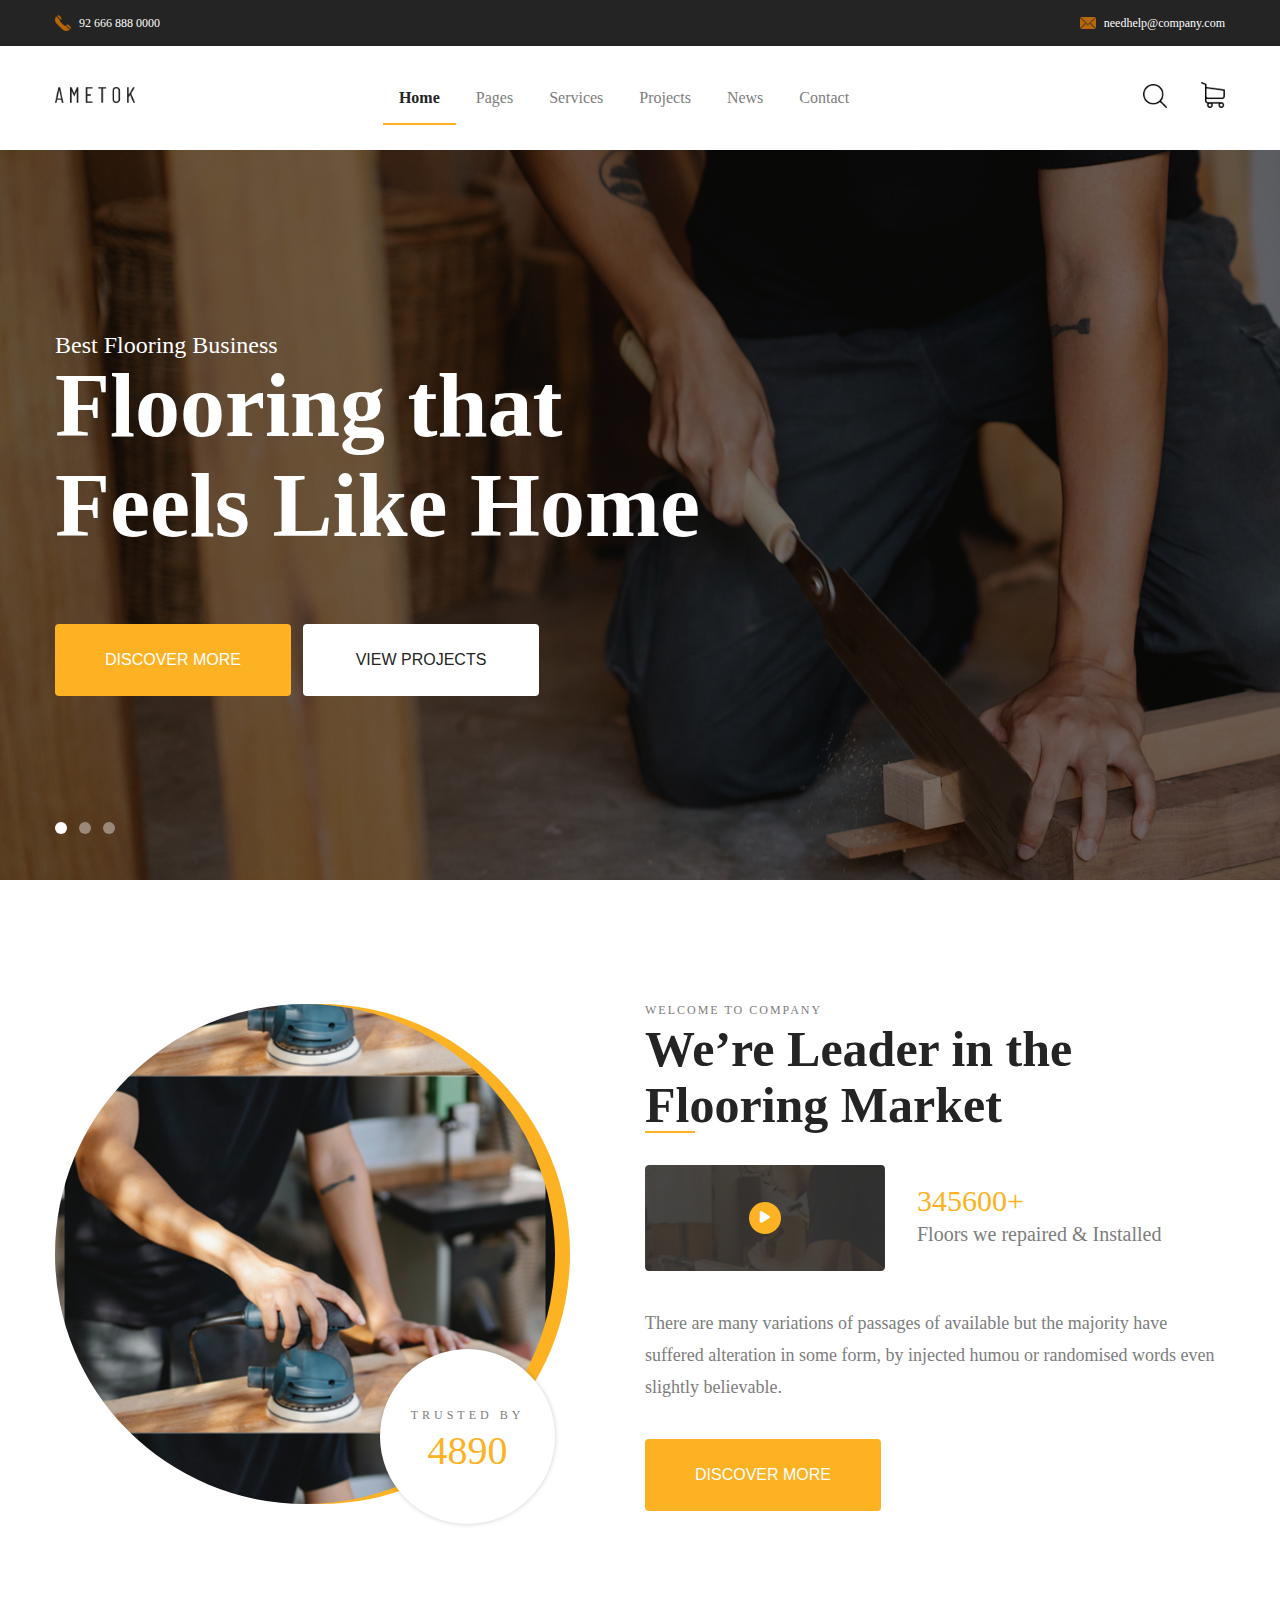
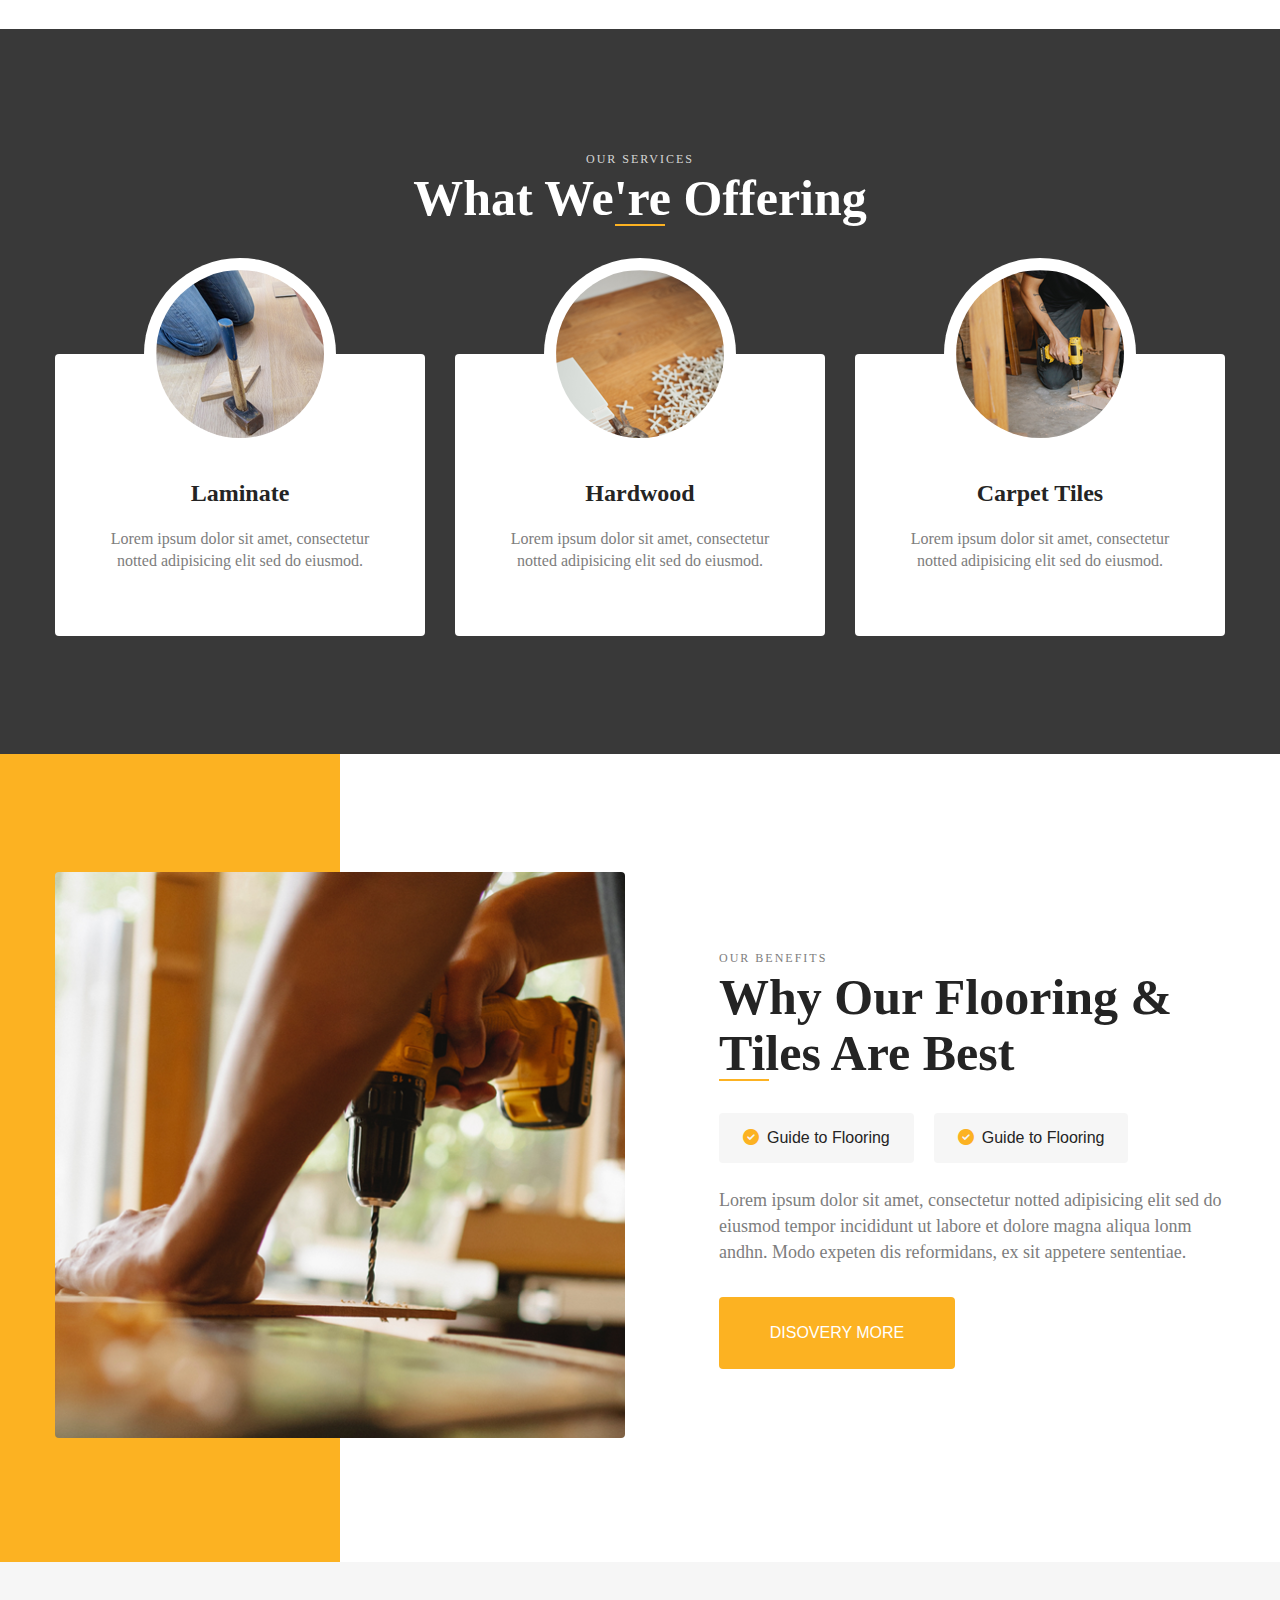
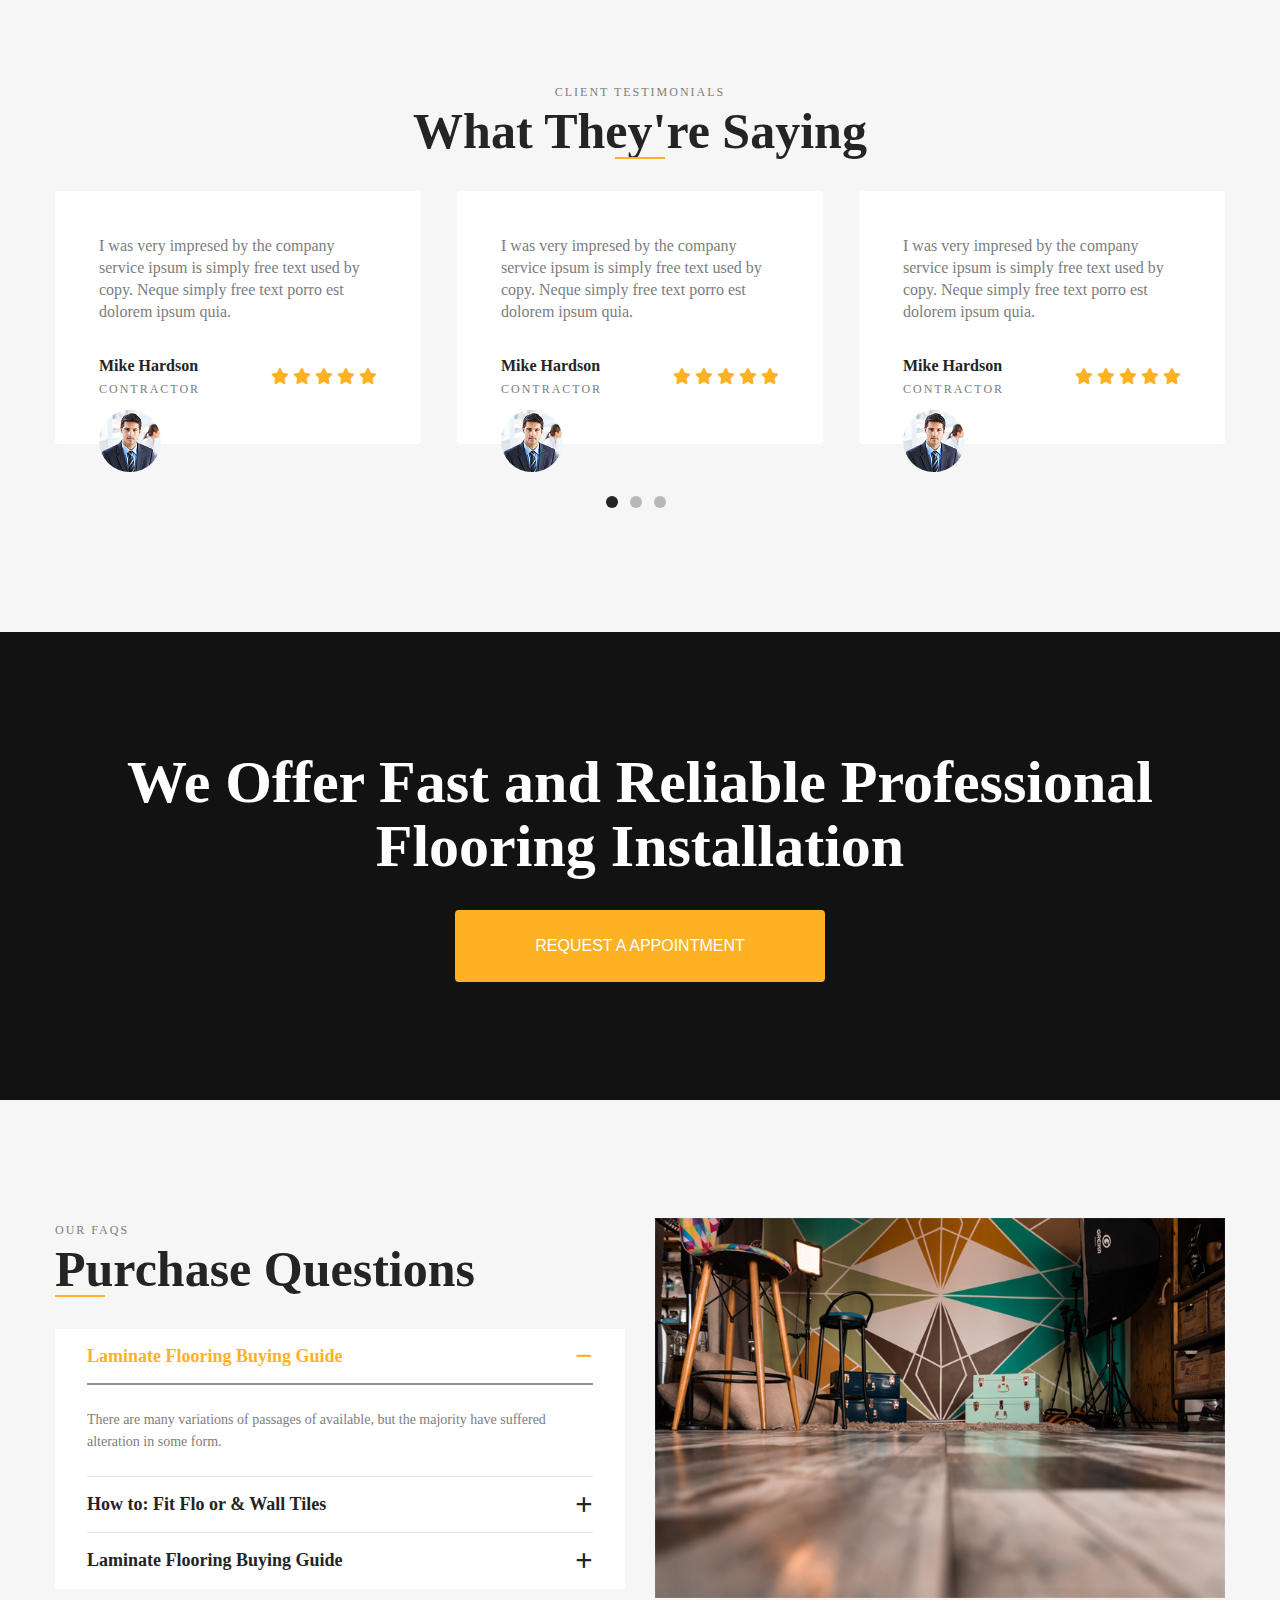
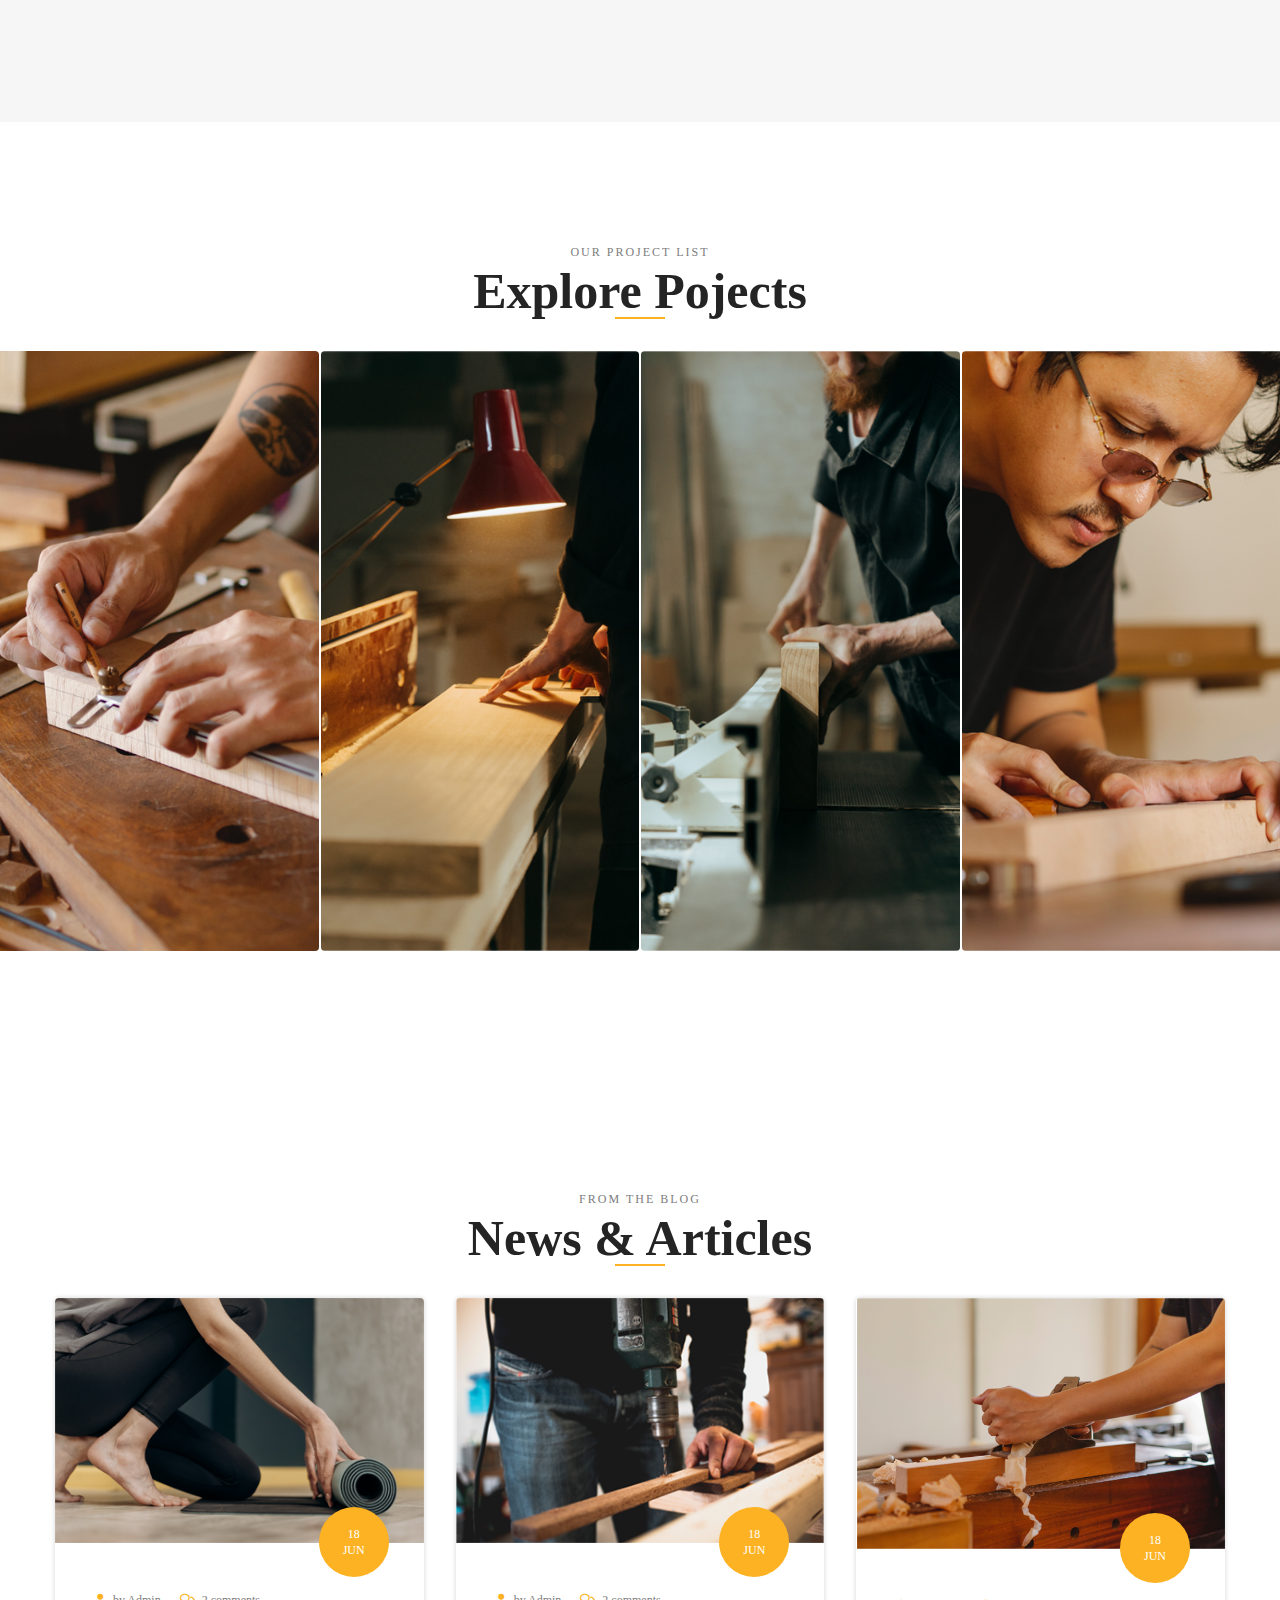
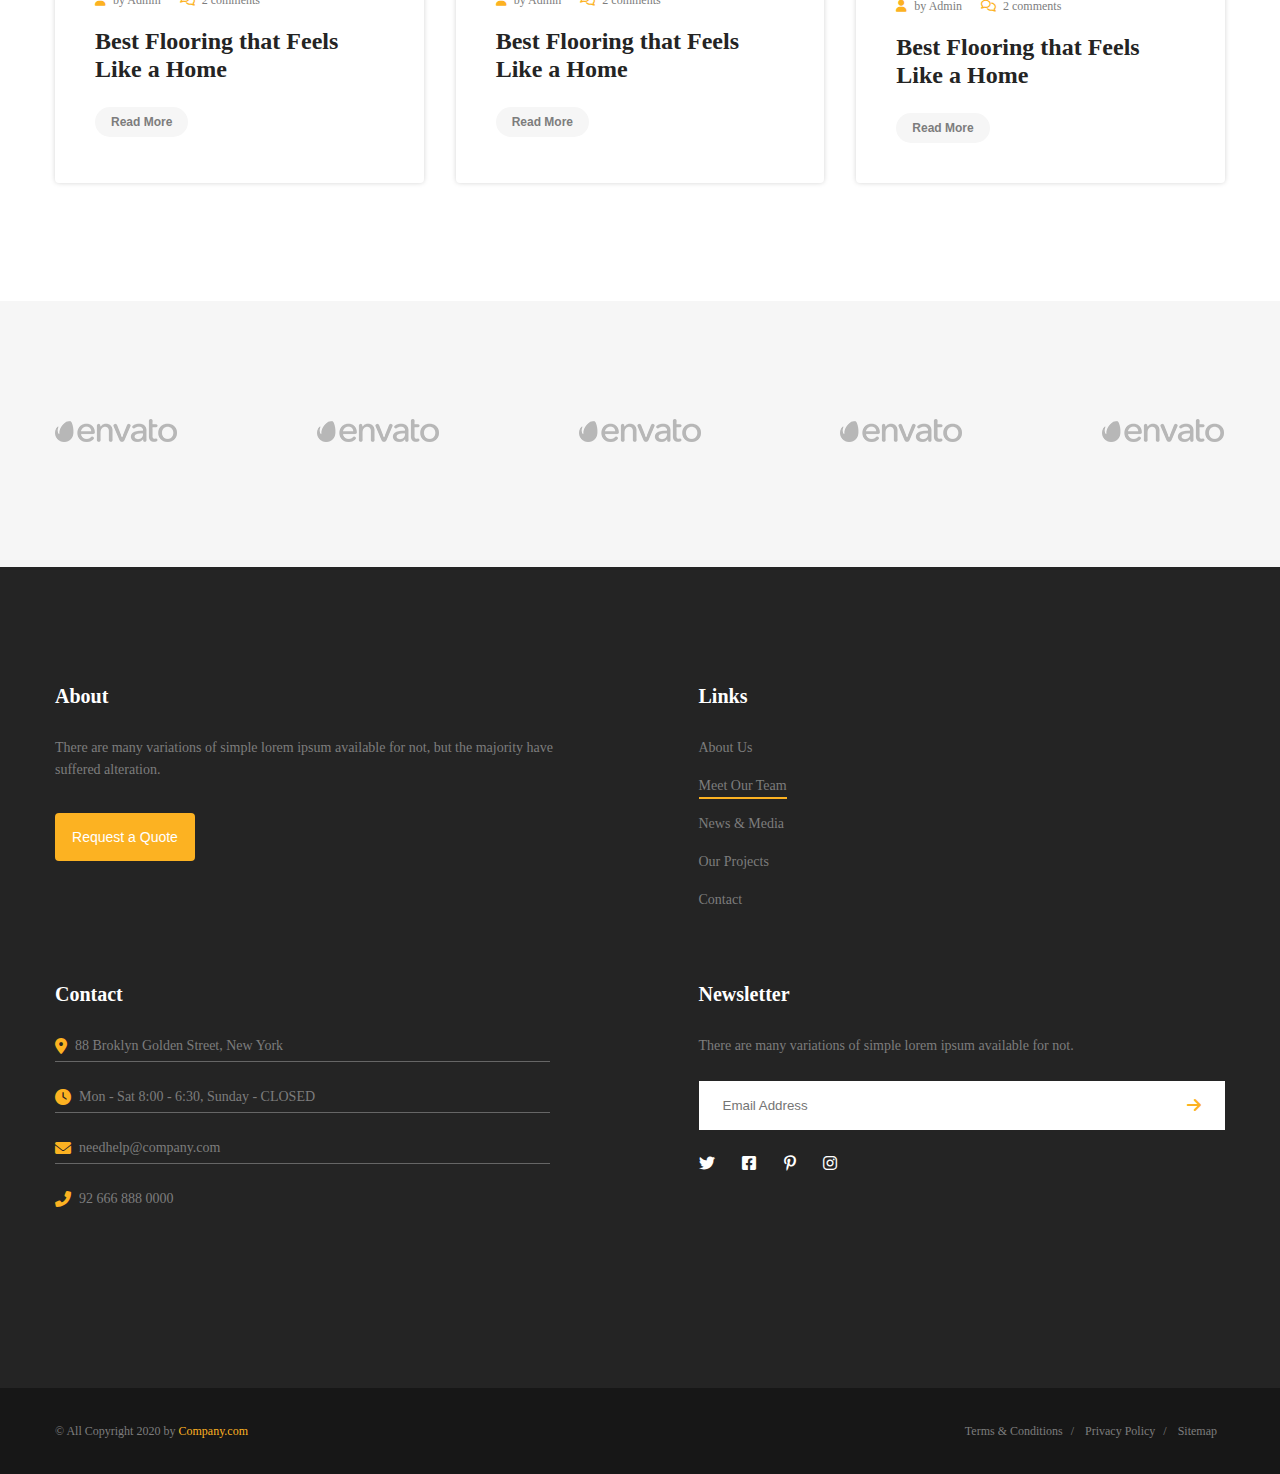
==== index.html @ 7c67d81c "10/10/2021" ====
<!DOCTYPE html>
<html lang="en">
<head>
    <meta charset="UTF-8">
    <meta http-equiv="X-UA-Compatible" content="IE=edge">
    <meta name="viewport" content="width=device-width, initial-scale=1.0">
    <title>Home Page</title>

    <!-- Fonts -->
    <link rel="stylesheet" href="https://cdnjs.cloudflare.com/ajax/libs/font-awesome/6.0.0-beta2/css/all.min.css"/>

    <!-- Link -->
    <link rel="stylesheet" href="./css/reset.css">
    <link rel="stylesheet" href="./css/global.css">
    <link rel="stylesheet" href="./css/layout/header.css">
    <link rel="stylesheet" href="./css/home/hero.css">
    <link rel="stylesheet" href="./css/home/welcome.css">
    <link rel="stylesheet" href="./css/home/our-services.css">
    <link rel="stylesheet" href="./css/home/benefit.css">
    <link rel="stylesheet" href="./css/home/testimonialas.css">
    <link rel="stylesheet" href="./css/home/we-offer.css">
    <link rel="stylesheet" href="./css/home/faq.css">
    <link rel="stylesheet" href="./css/home/our-project.css">
    <link rel="stylesheet" href="./css/home/news.css">
    <link rel="stylesheet" href="./css/home/company-logos.css">
    <link rel="stylesheet" href="./css/layout/footer.css">

   
</head>
<body>
    <!-- 8h -->
    <div class="main-wrapper">
        <!-- Start Header -->
        <header class="header">
            <div class="header--top">
                <div class="d-flex align-items-center justify-content-between container">
                    <div class="d-flex header--top__left">
                        <div>
                            <img src="./assets/images/icons/phone.png" alt="icon">
                            92 666 888 0000
                        </div>
                        <div>
                            <img src="./assets/images/icons/envelop.png" alt="icon">
                            needhelp@company.com
                        </div>
                        <div>
                            <img src="./assets/images/icons/timing.png" alt="icon">
                            Mon - Sat 8:00 - 6:30, Sunday - CLOSED
                        </div>
                    </div>
                    <div class="header--top__right">
                        <a href="#"><i class="fab fa-twitter"></i></a>
                        <a href="#"><i class="fab fa-facebook-square"></i></a>
                        <a href="#"><i class="fab fa-pinterest-p"></i></a>
                        <a href="#"><i class="fab fa-instagram"></i></a>
                    </div>
                </div>
            </div>

            <div class="header--bottom">
                <div class="d-flex align-items-center justify-content-between container">
                    <div class="header__logo">
                        <a href="#">
                            <img src="./assets/images/logos/logo.png" alt="logo">
                        </a>
                    </div>
    
                    <nav class="header__nav">
                        <ul>
                            <li><a href="#" class="active">Home</a></li>
                            <li><a href="#">Pages</a></li>
                            <li><a href="#">Services</a></li>
                            <li><a href="#">Projects</a></li>
                            <li><a href="#">News</a></li>
                            <li><a href="#">Contact</a></li>
                        </ul>
                    </nav>

                    <button id="hamburger-button" class="button-toggle-menu">
                        <i class="fas fa-bars"></i>
                    </button>
    
                    <div class="header__control">
                        <button><img src="./assets/images/icons/search.png" alt="search"></button>
                        <button><img src="./assets/images/icons/cart.png" alt="cart"></button>
                    </div>
                </div>
                
            </div>

            <nav class="header__nav--mobile">
                <div class="container">
                    <ul>
                        <li><a href="#" class="active">Home</a></li>
                        <li><a href="#">Pages</a></li>
                        <li><a href="#">Services</a></li>
                        <li><a href="#">Projects</a></li>
                        <li><a href="#">News</a></li>
                        <li><a href="#">Contact</a></li>
                    </ul>
                </div>
                
            </nav>
        
        </header>
        <!-- End Header -->

        <!-- Start Hero -->
        <section class="hero">
            <div class="hero">
                <div class="slider__item">
                    <div class="container">
                        <div class="slider__text">
                            <p>Best Flooring Business</p>
                            <h1>Flooring that Feels Like Home</h1>
                        </div>
                        <div class="slider__buttons">
                            <button class="btn btn-primary">Discover More</button>
                            <button class="btn">View Projects</button>
                        </div>
                    </div>
                </div>
            </div>

            <div class="slider__dots">
                <div class="container">
                    <button class="active"></button>
                    <button></button>
                    <button></button>
                </div>
            </div>
        </section>
        <!-- End Hero -->

        <!-- Start Welcome -->
        <section class="section-padding welcome">
            <div class="container">
                <div class="d-flex align-items-center">
                    <div class="welcome_circles">
                        <div class="thumbnail-circle"></div>
                        <div class="background-circle"></div>
                        <div class="d-flex align-items-center justify-content-center number-circle">
                            <div>
                                <span>Trusted By</span>
                                <strong>4890</strong>
                            </div>
                            
                        </div>
                    </div>

                    <div class="welcome__text">
                        <div class="section-title">
                            <span>Welcome to company</span>
                            <h1>We’re Leader in the Flooring Market</h1>
                        </div> 

                        <div class="welcome__description">
                            <div class="d-flex align-items-center">
                                <div class="thumbnail">
                                    <img src="./assets/images/backgrounds/welcome-video.png" alt="video">
                                    <div class="control">
                                        <button><i class="fas fa-play"></i></button>
                                    </div>
                                    
                                </div>

                                <div class="text">
                                    <span>345600+</span>
                                    <p>Floors we repaired & Installed</p>
                                </div>
                            </div>

                            <p>There are many variations of passages of available but the majority have suffered alteration in some form, by injected humou or randomised words even slightly believable.</p>

                            <div>
                                <button class="btn btn-primary">Discover More</button>
                            </div>
                        </div>
                    </div>
                </div>
            </div>
        </section>
        <!-- End Welcome -->

        <!-- Start Our Services -->
        <section class="section-padding our-services">
            <div class="overlay"></div>
            <div class="container">
                <div class="section-title light text-center">
                    <span>Our Services</span>
                    <h1>What We're Offering</h1>
                </div>

                <div class="d-flex services">
                    <div class="service__item">
                        <div class="thumbnail">
                            <div style="background-image: url(./assets/images/our-services/1.png);"></div>                            
                        </div>
                        <div class="text">
                            <h5>Laminate</h5>
                            <p>Lorem ipsum dolor sit amet, consectetur notted adipisicing elit sed do eiusmod.</p>
                        </div>
                    </div>
                    <div class="service__item">
                        <div class="thumbnail">
                            <div style="background-image: url(./assets/images/our-services/2.png);"></div>  
                        </div>
                        <div class="text">
                            <h5>Hardwood</h5>
                            <p>Lorem ipsum dolor sit amet, consectetur notted adipisicing elit sed do eiusmod.</p>
                        </div>
                    </div>
                    <div class="service__item">
                        <div class="thumbnail">
                            <div style="background-image: url(./assets/images/our-services/3.png);"></div>  
                        </div>
                        <div class="text">
                            <h5>Carpet Tiles</h5>
                            <p>Lorem ipsum dolor sit amet, consectetur notted adipisicing elit sed do eiusmod.</p>
                        </div>
                    </div>
                </div>
            </div>
        </section>
        <!-- End Our Services -->

        <!-- Start Benefits -->
        <section class="benefits">
            <div class="container">
                <div class="d-flex align-items-center benefits__container">
                    <div class="benefit__thumbnail">
                        <div class="section-padding">
                            <img src="./assets/images/backgrounds/benefit.png" alt="benefit">
                        </div>
                    </div>
                    <div class="benefit__text">
                        <div class="section-padding">
                            <div class="section-title">
                                <span>Our Benefits</span>
                                <h1>Why Our Flooring & Tiles Are Best</h1>
                            </div>
    
                            <div class="benefit__buttons">
                                <button class="btn"><i class="fas fa-check-circle"></i>Guide to Flooring</button>
                                <button class="btn"><i class="fas fa-check-circle"></i>Guide to Flooring</button>
                            </div>
    
                            <div class="benefit__description">
                                Lorem ipsum dolor sit amet, consectetur notted adipisicing elit sed do eiusmod tempor incididunt ut labore et dolore magna aliqua lonm andhn. Modo expeten dis reformidans, ex sit appetere sententiae.
                            </div>
    
                            <button class="btn btn-primary">Disovery More</button>
                        </div>
                        
                    </div>
                </div>
            </div>
        </section>
        <!-- End Benefits -->

        <!-- Start Testimonials -->
        <section class="section-padding testimonials">
            <div class="container">
                <div class="section-title text-center">
                    <span>Client Testimonials</span>
                    <h1>What They're Saying</h1>
                </div>

                <div class="testimonia__cotnainer">
                    <div class="slider">
                        <div class="slider__container">
                            <div class="slider__item">
                                <div class="d-flex">
                                    <div class="testimonial__item">
                                        <div class="testimonial__content">
                                            I was very impresed by the company service ipsum is simply free text used by copy. Neque simply free text porro est dolorem ipsum quia.
                                        </div>
                                        <div class="testimonial__author">
                                            <div class="d-flex align-items-center justify-content-between">
                                                <div>
                                                    <b>Mike Hardson</b>
                                                    <span>Contractor</span>
                                                </div>
                                                <div class="rating">
                                                    <i class="fas fa-star"></i>
                                                    <i class="fas fa-star"></i>
                                                    <i class="fas fa-star"></i>
                                                    <i class="fas fa-star"></i>
                                                    <i class="fas fa-star"></i>
                                                </div>
                                            </div>
                                        </div>
                                        <div class="testimonial__avatar">
                                            <img src="./assets/images/testimonials/1.png" alt="author">
                                        </div>
                                    </div>

                                    <div class="testimonial__item">
                                        <div class="testimonial__content">
                                            I was very impresed by the company service ipsum is simply free text used by copy. Neque simply free text porro est dolorem ipsum quia.
                                        </div>
                                        <div class="testimonial__author">
                                            <div class="d-flex align-items-center justify-content-between">
                                                <div>
                                                    <b>Mike Hardson</b>
                                                    <span>Contractor</span>
                                                </div>
                                                <div class="rating">
                                                    <i class="fas fa-star"></i>
                                                    <i class="fas fa-star"></i>
                                                    <i class="fas fa-star"></i>
                                                    <i class="fas fa-star"></i>
                                                    <i class="fas fa-star"></i>
                                                </div>
                                            </div>
                                        </div>
                                        <div class="testimonial__avatar">
                                            <img src="./assets/images/testimonials/1.png" alt="author">
                                        </div>
                                    </div>
                
                                    <div class="testimonial__item">
                                        <div class="testimonial__content">
                                            I was very impresed by the company service ipsum is simply free text used by copy. Neque simply free text porro est dolorem ipsum quia.
                                        </div>
                                        <div class="testimonial__author">
                                            <div class="d-flex align-items-center justify-content-between">
                                                <div>
                                                    <b>Mike Hardson</b>
                                                    <span>Contractor</span>
                                                </div>
                                                <div class="rating">
                                                    <i class="fas fa-star"></i>
                                                    <i class="fas fa-star"></i>
                                                    <i class="fas fa-star"></i>
                                                    <i class="fas fa-star"></i>
                                                    <i class="fas fa-star"></i>
                                                </div>
                                            </div>
                                        </div>
                                        <div class="testimonial__avatar">
                                            <img src="./assets/images/testimonials/1.png" alt="author">
                                        </div>
                                    </div>
                                </div>
                            </div>
                        </div>
                        <div class="text-center slider__dots">
                            <button class="active"></button>
                            <button></button>
                            <button></button>
                        </div>
                    </div>
                    
                </div>
            </div>
        </section>
        <!-- End Testimonials -->

        <!-- Start We Offer -->
        <section class="section-padding we-offer">
            <div class="overlay"></div>
            <div class="container">
                <div class="text-center">
                    <h1>We Offer Fast and Reliable Professional Flooring Installation</h1>
                    <button class="btn btn-primary">Request a appointment</button>
                </div>
                
            </div>
        </section>
        <!-- End We Offer -->

        <!-- Start FAQs -->
        <section class="section-padding faqs">
            <div class="container">
                <div class="d-flex">
                    <div class="faq__text">
                        <div class="section-title">
                            <span>Our Faqs</span>
                            <h1>Purchase Questions</h1>
                        </div>

                        <div class="questions">
                            <div class="active question__item">
                                <div class="label">
                                    <span>Laminate Flooring Buying Guide</span>
                                    <i class="fas fa-minus"></i>
                                </div>
                                <div class="detail">
                                    <p>
                                        There are many variations of passages of available, but the majority have suffered alteration in some form.
                                    </p>
                                </div>
                            </div>
                            <div class="question__item">
                                <div class="label">
                                    <span>How to: Fit Flo  or & Wall Tiles</span>
                                    <i class="fas fa-plus"></i>
                                </div>
                                <div class="detail">
                                    <p>
                                        There are many variations of passages of available, but the majority have suffered alteration in some form.
                                    </p>
                                    
                                </div>
                            </div>
                            <div class="question__item">
                                <div class="label">
                                    <span>Laminate Flooring Buying Guide</span>
                                    <i class="fas fa-plus"></i>
                                </div>
                                <div class="detail">
                                    <p>
                                        There are many variations of passages of available, but the majority have suffered alteration in some form.
                                    </p>
                                </div>
                            </div>
                        </div>
                    </div>
    
                    <div class="faq__thumbnail">
                        <img src="./assets/images/backgrounds/faq.png" alt="image">
                    </div>
                </div>
                
            </div>
        </section>
        <!-- End FAQs -->

        <!-- Start Recent Projects -->
        <section class="section-padding recent-projects">
            <div class="section-title text-center">
                <span>Our Project List</span>
                <h1>Explore Pojects</h1>
            </div>

            <div class="recent-projects__container">
                <div class="d-flex">
                    <div class="project__item">
                        <div class="thumbnail">
                            <img src="./assets/images/projects/1.png" alt="project">
                        </div>
                        <div class="overlay">
                            <div class="title">
                                <span>Flooring</span>
                                <h5>Hardwood Flooring</h5>
                            </div>
                            <p>Lorem ipsum dolor sit amet consectetur adipisicing elit. Commodi hic labore at recusandae esse eligendi nam qui repellat. Incidunt exercitationem repellendus reprehenderit inventore earum ipsa consequatur perspiciatis rem autem corporis amet praesentium illo vitae necessitatibus ea, modi eos nobis dolorem. Eligendi esse expedita, ullam amet laborum iusto, rerum, veniam nemo tempora perferendis ex. Quo iure reiciendis repellendus provident possimus in vel eveniet debitis omnis, </p>
                        </div>
                    </div>
                    <div class="project__item">
                        <div class="thumbnail">
                            <img src="./assets/images/projects/2.png" alt="project">
                        </div>
                        <div class="overlay">
                            <div class="title">
                                <span>Flooring</span>
                                <h5>Hardwood Flooring</h5>
                            </div>
                            <p>Lorem ipsum dolor sit amet consectetur adipisicing elit. Commodi hic labore at recusandae esse eligendi nam qui repellat. Incidunt exercitationem repellendus reprehenderit inventore earum ipsa consequatur perspiciatis rem autem corporis amet praesentium illo vitae necessitatibus ea, modi eos nobis dolorem. Eligendi esse expedita, ullam amet laborum iusto, rerum, veniam nemo tempora perferendis ex. Quo iure reiciendis repellendus provident possimus in vel eveniet debitis omnis, </p>
                        </div>
                    </div>
                    <div class="project__item">
                        <div class="thumbnail">
                            <img src="./assets/images/projects/3.png" alt="project">
                        </div>
                        <div class="overlay">
                            <div class="title">
                                <span>Flooring</span>
                                <h5>Hardwood Flooring</h5>
                            </div>
                            <p>Lorem ipsum dolor sit amet consectetur adipisicing elit. Commodi hic labore at recusandae esse eligendi nam qui repellat. Incidunt exercitationem repellendus reprehenderit inventore earum ipsa consequatur perspiciatis rem autem corporis amet praesentium illo vitae necessitatibus ea, modi eos nobis dolorem. Eligendi esse expedita, ullam amet laborum iusto, rerum, veniam nemo tempora perferendis ex. </p>
                        </div>
                    </div>
                    <div class="project__item">
                        <div class="thumbnail">
                            <img src="./assets/images/projects/4.png" alt="project">
                        </div>
                        <div class="overlay">
                            <div class="title">
                                <span>Flooring</span>
                                <h5>Hardwood Flooring</h5>
                            </div>
                            <p>Lorem ipsum dolor sit amet consectetur adipisicing elit. Commodi hic labore at recusandae esse eligendi nam qui repellat. Incidunt exercitationem repellendus reprehenderit inventore earum ipsa consequatur perspiciatis rem autem corporis amet praesentium illo vitae necessitatibus ea, modi eos nobis dolorem. Eligendi esse expedita, ullam amet laborum iusto, rerum, veniam nemo tempora perferendis ex. Quo iure reiciendis repellendus provident possimus in vel eveniet debitis omnis, aperiam magnam rem sit dicta tempore corporis </p>
                        </div>
                    </div>
                </div>
            </div>
        </section>
        <!-- End Recent Projects -->

        <!-- Start News & Articles -->
        <section class="section-padding new-articles">
            <div class="container">
                <div class="section-title text-center">
                    <span>From the blog</span>
                    <h1>News & Articles</h1>
                </div>

                <div class="d-flex news">
                    <div class="new__item">
                        <div class="new__thumbnail">
                            <img src="./assets/images/news/1.png" alt="news">

                            <div class="d-flex align-items-center justify-content-center time">
                                <div class="text-center">
                                    <p>18</p>
                                    <p>JUN</p>
                                </div>
                            </div>
                        </div>
                        
                        <div class="new__text">
                            <div>
                                <span><i class="fa fa-user"></i> by Admin</span>
                                <span><i class="far fa-comments"></i> 2 comments</span>
                            </div>
                            <h5 class="title">Best Flooring that Feels Like a Home</h5>
                            <button>Read More</button>
                        </div>
                    </div>
                    <div class="new__item">
                        <div class="new__thumbnail">
                            <img src="./assets/images/news/2.png" alt="news">

                            <div class="d-flex align-items-center justify-content-center time">
                                <div class="text-center">
                                    <p>18</p>
                                    <p>JUN</p>
                                </div>
                            </div>
                        </div>
                        
                        <div class="new__text">
                            <div>
                                <span><i class="fa fa-user"></i> by Admin</span>
                                <span><i class="far fa-comments"></i> 2 comments</span>
                            </div>
                            <h5 class="title">Best Flooring that Feels Like a Home</h5>
                            <button>Read More</button>
                        </div>
                    </div>
                    <div class="new__item">
                        <div class="new__thumbnail">
                            <img src="./assets/images/news/3.png" alt="news">

                            <div class="d-flex align-items-center justify-content-center time">
                                <div class="text-center">
                                    <p>18</p>
                                    <p>JUN</p>
                                </div>
                            </div>
                        </div>
                        
                        <div class="new__text">
                            <div>
                                <span><i class="fa fa-user"></i> by Admin</span>
                                <span><i class="far fa-comments"></i> 2 comments</span>
                            </div>
                            <h5 class="title">Best Flooring that Feels Like a Home</h5>
                            <button>Read More</button>
                        </div>
                    </div>
                   
                </div>
            </div>
        </section>
        <!-- End News & Articles -->

        <!-- Start Company Logos -->
        <section class="section-padding company-logos">
            <div class="container">
                <div class="d-flex align-items-center justify-content-between">
                    <div class="company-logo__item">
                        <img src="./assets/images/company-logos/1.png" alt="company logo">
                    </div>
                    <div class="company-logo__item">
                        <img src="./assets/images/company-logos/1.png" alt="company logo">
                    </div>
                    <div class="company-logo__item">
                        <img src="./assets/images/company-logos/1.png" alt="company logo">
                    </div>
                    <div class="company-logo__item">
                        <img src="./assets/images/company-logos/1.png" alt="company logo">
                    </div>
                    <div class="company-logo__item">
                        <img src="./assets/images/company-logos/1.png" alt="company logo">
                    </div>
                </div>
            </div>
        </section>
        <!-- End Company Logos -->

        <!-- Start Footer -->
        <footer class="footer">
            <div class="section-padding footer__container">
                <div class="overlay"></div>
                <div class="container">
                    <div class="d-flex">
                        <div class="footer__widget">
                            <h5 class="title">About</h5>
    
                            <p class="description">There are many variations of simple lorem ipsum available for not, but the majority have suffered alteration.</p>
                            <button class="btn btn-primary">Request a Quote</button>
                        </div>

                        <div class="footer__widget">
                            <h5 class="title">Links</h5>
    
                            <ul class="links">
                                <li><a href="#">About Us</a></li>
                                <li><a href="#" class="active">Meet Our Team</a></li>
                                <li><a href="#">News & Media</a></li>
                                <li><a href="#">Our Projects</a></li>
                                <li><a href="#">Contact</a></li>
                            </ul>
                        </div>
                        <div class="footer__widget">
                            <h5 class="title">Contact</h5>
    
                            <ul class="contacts">
                                <li><a href="#">
                                    <i class="fa fa-map-marker-alt"></i>
                                    88 Broklyn Golden Street, New York 
                                </a></li>
                                <li><a href="#">
                                    <i class="fa fa-clock"></i>
                                    Mon - Sat 8:00 - 6:30, Sunday - CLOSED
                                </a></li>
                                <li><a href="#">
                                    <i class="fa fa-envelope"></i>
                                    needhelp@company.com
                                </a></li>
                                <li><a href="#">
                                    <i class="fa fa-phone-alt"></i>
                                    92 666 888 0000
                                </a></li>
                            </ul>
                        </div>
                        <div class="footer__widget">
                            <h5 class="title">Newsletter</h5>
    
                            <p>There are many variations of simple lorem ipsum available for not.</p>
                            
                            <form>
                                <div class="d-flex">
                                    <input type="text" placeholder="Email Address">
                                    <button><i class="fa fa-arrow-right"></i></button>
                                </div>
                            </form>

                            <div class="socials">
                                <a href="#"><i class="fab fa-twitter"></i></a>
                                <a href="#"><i class="fab fa-facebook-square"></i></a>
                                <a href="#"><i class="fab fa-pinterest-p"></i></a>
                                <a href="#"><i class="fab fa-instagram"></i></a>
                            </div>
                        </div>
                    </div>
                    
                </div>
            </div>

            <div class="copyright">
                <div class="container">
                    <div class="d-flex justify-content-between">
                        <p>© All Copyright 2020 by <span>Company.com</span></p>

                        <nav>
                            <a href="#">Terms & Conditions</a>
                            <a href="#">Privacy Policy</a>
                            <a href="#">Sitemap</a>
                        </nav>
                    </div>
                </div>
            </div>
        </footer>
        <!-- End Footer -->

        <script src="./js/header.js"></script>
        
    </div>
</body>
</html>
---- css/global.css ----
.section-padding{
    padding-top: 7.375rem;
    padding-bottom: 7.375rem;
}

.container{
    position: relative;
    width: 1170px;
    margin: 0 auto;
}

.d-flex{
    display: flex;
}

.align-items-center{
    align-items: center;
}

.justify-content-between{
    justify-content: space-between;
}

.justify-content-center{
    justify-content: center;
}

/* ================= Section Title =================*/
.section-title{
    position: relative;
    margin-bottom: 2rem;
}

.section-title:after{
    content: '';
    position: absolute;
    bottom: 0;
    left: 0;

    width: 3.125rem;
    height: 2px;
    background-color: var(--secondary-color);
}

.section-title.text-center:after{
    left: 50%;
    transform: translateX(-50%);
}

.section-title span{
    margin-bottom: 2rem;
    text-transform: uppercase;
    font-size: .75rem;
    letter-spacing: .125rem;
}

.section-title.light span{
    color: rgba(255, 255, 255, .8);
}

.section-title h1{
    font-size: 3.125rem;
    line-height: 3.5rem;
    color: var(--primary-color);
}

.section-title.light h1{
    color: var(--light-color);
}

/* ================= Button =================*/
.btn{
    min-width: 14.75rem;
    padding: 1.6875rem 0;

    text-align: center;
    font-size: 1rem;
    text-transform: uppercase;
    background-color: var(--light-color);
    color: var(--primary-color);

    border-radius: 4px;
}


.btn.btn-primary{
    background-color: var(--secondary-color);
    color: var(--light-color);
}


/* ================= Text =================*/
.text-center{
    text-align: center;
}


/* ================= Slider =================*/
.slider{
    position: relative;
}

.slider .slider__container{
    margin-bottom: 3rem;
}

.slider .slider__dots button{
    display: inline-block;
    height: .75rem;
    width: .75rem;
    margin-right: .5rem;
    background-color: var(--primary-color);

    border-radius: 50%;
    opacity: .3;
}

.slider .slider__dots button.active{
    opacity: 1;
}

/* ================ Responsive ================*/
@media screen and (min-width: 320px){
    .container{
        width: 280px;
    }
}

@media screen and (min-width: 480px){
    .container{
        width: 420px;
    }
}

@media screen and (min-width: 768px){
    .container{
        width: 568px;
    }
}

@media screen and (min-width: 992px){
    .container{
        width: 768px;
    }
}

@media screen and (min-width: 1024px){
    .container{
        width: 992px;
    }
}

@media screen and (min-width: 1200px){
    .container{
        width: 1170px;
    }
}
---- css/layout/header.css ----
.header{
    position: relative;
}

/* Header Top */
.header--top{
    padding: .75rem 0;
    font-size: 0.75rem;
    color: var(--light-color);
    background-color: var(--primary-color);
}

.header--top__left>div{
    display: flex;
    align-items: center;
    margin-right: 1.5rem;
}

.header--top__left img{
    width: 1rem;
    margin-right: .5rem;
}

.header--top__right a{
    margin-left: 1.5rem;
}

/* Header Bottom */


.header__logo img{
    width: 7.75rem;
}

.header__nav--mobile{
    position: absolute;
    top: 100%;
    left: 0;

    width: 100%;
    max-height: 0;
    transition: all .3s ease-out;

    background-color: var(--light-color);
    z-index: 100;
    overflow: hidden;
}

.header__nav--mobile.active{
    max-height: 250px;
}


.header__nav--mobile ul{
    margin-bottom: 1rem;
}

.header__nav--mobile li a{
    display: block;
    padding: .5rem 0;
    transition: all .3s ease-in;
}

.header__nav--mobile li a.active,
.header__nav--mobile li a:hover{
    color: var(--secondary-color);
}

.button-toggle-menu{
    display: none;
    font-size: 1.125rem;
}

.header__nav li{
    display: inline-block;
    font-size: 1rem;
}

.header__nav li a{
    position: relative;
    display: inline-block;
    padding: 0 1.625rem;
    color: #7d7d7d;

    transition: all .3s linear;
}

.header__nav li a.active{
    font-weight: 600;
    color: var(--primary-color);
}

.header__nav li a.active:after{
    content: '';
    position: absolute;
    bottom: -16px;
    left: 0;

    width: 100%;
    height: 2px;
    background-color: var(--secondary-color);
}

.header__control button{
    margin-left: 1.875rem;
}

.header__control button img{
    width: 1.5rem;
}


/* ================ Responsive ================*/

@media screen and (min-width: 320px){
    .header--top__left{
        flex: 1;
        justify-content: space-between;
    }

    .header--top__left div{
        margin: 0;
    }

    .header--top__left div:last-child{
        display: none;
    }

    .header--top__right{
        display: none;
    }

    .header--bottom{
        padding: 1rem 0;
    }

    .header__logo img{
        width: 5rem;
    }

    .header__nav{
        display: none;
    }

    .button-toggle-menu{
        display: block;
    }

    .header__control{
        display: none;
    }
}

@media screen and (min-width: 480px){
    
}


@media screen and (min-width: 768px){
    
}

@media screen and (min-width: 992px){
    .header--bottom{
        padding: 2.25rem;
    }
    
    .header__nav{
        display: block;
    }

    .button-toggle-menu{
        display: none;
    }

    .header__control{
        display: block;
    }

    .header__nav li a{
        padding: 0 1rem;
    }
}

@media screen and (min-width: 1024px){
    

}
---- css/home/hero.css ----
.hero{
    position: relative;
}

.hero .slider__item{
    position: relative;
    padding: 11.5rem 0;
    background-image: url('./../../assets/images/backgrounds/slider1.png');
    background-color: var(--primary-color);

    color: var(--light-color);
}

.hero .slider__item:before{
    content: '';
    position: absolute;
    top: 0;
    left: 0;

    width: 100%;
    height: 100%;
    background-color: rgba(0,0,0,.5);
    z-index: 0;
}

.hero .slider__item .container{
    position: relative;
    z-index: 1;
}

.hero .slider__text{
    max-width: 60%;
    margin-bottom: 4.25rem;
}

.hero .slider__text p{
    margin: 0;
    font-size: 1.5rem;
}

.hero .slider__text h1{
    font-size: 5.625rem;
    font-weight: 600;
    line-height: 6.25rem;
}

.hero .slider__buttons button{
    margin-right: .5rem;
}

.hero .slider__dots{
    position: absolute;
    bottom: 40px;
    left: 0;
    width: 100%;
}

.hero .slider__dots button{
    display: inline-block;
    width: .75rem;
    height: .75rem;
    margin-right: .5rem;

    background-color: var(--light-color);
    border-radius: 50%;
    opacity: .4;
}

.hero .slider__dots button.active{
    opacity: 1;
}
---- css/home/welcome.css ----
.welcome_circles{
    position: relative;
    width: 535px; 
    margin-right: 5.625rem;
}
.welcome_circles .thumbnail-circle,
.welcome_circles .background-circle{
    width: 500px;
    height: 500px;
    background-color: var(--secondary-color);
    border-radius: 50%;
}

.welcome_circles .thumbnail-circle{
    position: relative;
    z-index: 1;
}

.welcome_circles .thumbnail-circle{
    background-image: url('./../../assets/images/backgrounds/welcome.png');
    background-position: center;
}

.welcome_circles .background-circle{
    position: absolute;
    top: 50%;
    left: 50%;
    transform: translate(-47%, -50%);
}

.welcome_circles .number-circle{
    position: absolute;
    right: 0;
    bottom: -20px;

    width: 175px;
    height: 175px;

    text-align: center;
    background-color: var(--light-color);

    border-radius: 50%;
    box-shadow: 0 0 5px rgba(0,0,0,.2);
    z-index: 2;
}

.welcome_circles .number-circle span{
    display: block;
    margin-bottom: .875rem;
    font-size: .75rem;
    text-transform: uppercase;

    letter-spacing: .25rem;
}

.welcome_circles .number-circle strong{
    font-size: 2.5rem;
    font-weight: 400;
    color: var(--secondary-color);
}

.welcome_text{
    flex: 1;
}

.welcome__description .thumbnail{
    position: relative;
    margin-right: 2rem;
    border-radius: .25rem;
    height: 6.625rem;
    width: 15rem;

    overflow: hidden;
}

.welcome__description .thumbnail img{
    display: block;
    width: 100%;
    height: 100%;
}

.welcome__description .thumbnail .control{
    position: absolute;
    top: 0;
    left: 0;

    display: flex;
    align-items: center;
    justify-content: center;

    width: 100%;
    height: 100%;
    background-color: rgba(0,0,0,.7);
    border-radius: .25rem;
}

.welcome__description .thumbnail .control button{
    height: 2rem;
    width: 2rem;
    border-radius: 50%;
    background-color: var(--secondary-color);
    color: var(--light-color);
}

.welcome__description .text span{
    font-size: 1.875rem;
    color: var(--secondary-color);
}

.welcome__description .text p{
    margin-top: .375rem;
    font-size: 1.25rem;
}

.welcome__description>p{
    margin: 2.25rem 0;
    font-size: 1.125rem;
    line-height: 2rem;
}
---- css/home/our-services.css ----
.our-services{
    position: relative;
    background-image: url('./../assets/images/backgrounds/our-services.png');
    background-position: center;
}

.our-services .overlay{
    position: absolute;
    top: 0;
    left: 0;
    width: 100%;
    height: 100%;

    background-color: rgba(36, 36, 36, .9);
    z-index: 0;
}

.our-services .container{
    z-index: 1;
}

.services{
    margin-top: 8rem;
    gap: 1.875rem;
}

.service__item{
    position: relative;
}

.service__item .thumbnail{
    position: absolute;
    top: 0;
    left: 50%;
    transform: translate(-50%, -50%);

    padding: .75rem;
    width: 12rem;
    height: 12rem;

    background-color: var(--light-color);
    border-radius: 50%;
}

.service__item .thumbnail div{
    height: 10.5rem;
    width: 10.5rem;
    border-radius: 50%;
}

.service__item .text{
    padding: 8rem 3.375rem 4rem;
    text-align: center;
    background-color: var(--light-color);
    border-radius: .25rem;
}

.service__item .text h5{
    margin-bottom: 1.5rem;
    font-size: 1.5rem;
    color: var(--primary-color);
}
---- css/home/benefit.css ----
.benefit__thumbnail{
    position: relative;
    margin-right: 5.875rem;
}

.benefit__thumbnail .section-padding{
    position: relative;
    z-index: 1;
}

.benefit__thumbnail::after{
    content: '';
    position: absolute;
    top: 0;
    right: 50%;

    width: 200%;
    height: 100%;
    background-color: var(--secondary-color);
    background-image: url('./../assets/images/backgrounds/benefit-lines.png');
    background-size: cover;
    z-index: 0;
}

.benefit__thumbnail img{
    height: 566px;
    width: 570px;
    border-radius: .25rem;
}

.benefit__buttons{
    margin-bottom: 1.5rem;
}

.benefit__buttons button{
    margin-right: 1rem;
    padding: 1rem 1.5rem;
    min-width: 6rem;

    text-transform: initial;
    background-color: #f6f6f6;
}

.benefit__buttons i{
    margin-right: .5rem;
    color: var(--secondary-color);
}

.benefit__description{
    margin-bottom: 2rem;
    font-size: 1.125rem;
    line-height: 1.625rem;
}
---- css/home/testimonialas.css ----
.testimonials{
    background-color: #f6f6f6;
}

.testimonia__cotnainer .slider .slider__item>.d-flex{
    gap: 2.25rem;
}

.testimonial__item{
    position: relative;
    padding: 2.75rem;
    background-color: var(--light-color);
    border-radius: .25rem;
}

.testimonial__content{
    margin-bottom: 2rem;
}

.testimonial__author b{
    display: block;
    font-style: 1.25rem;
    color: var(--primary-color);
}

.testimonial__author span{
    text-transform: uppercase;
    font-size: .75rem;
    letter-spacing: 2px;
}

.testimonial__author .rating{
    color: var(--secondary-color);
}

.testimonial__avatar{
    position: absolute;
    bottom: 0;
    transform: translateY(50%);
}

.testimonial__avatar img{
    width: 3.875rem;
    height: 3.875rem;
    border-radius: 50%;
}
---- css/home/we-offer.css ----
.we-offer{
    position: relative;
    background-color: var(--primary-color);
}

.we-offer .overlay{
    position: absolute;
    top: 0;
    left: 0;

    width: 100%;
    height: 100%;
    background-color: rgba(0,0,0,.5);
}

.we-offer h1{
    margin-bottom: 2rem;
    font-size: 3.75rem;
    color: var(--light-color);
    line-height: 4rem;
}

.we-offer button{
    padding-left: 5rem;
    padding-right: 5rem;
}
---- css/home/faq.css ----
.faqs{
    background-color: #f6f6f6;
}

.faqs .d-flex{
    gap: 1.875rem;
}

.faq__text, .faq__thumbnail{
    flex: 1;
}

.questions{
    background-color: var(--light-color);
}

.question__item{
    position: relative;
    padding: 0 2rem;
}

.question__item:after{
    content: '';
    position: absolute;
    bottom: 0;
    left: 32px;
    right: 32px;

    height: 1px;
    background-color: #e3e3e3;
}

.question__item:last-child:after{
    background-color: transparent;
}

.question__item .label{
    display: flex;
    align-items: center;
    justify-content: space-between;
    padding: 1rem 0;

    font-size: 1.125rem;
    font-weight: 600;

    color: var(--primary-color);
    cursor: pointer;
    border-bottom: 2px solid transparent;
}

.question__item .detail{
    max-height: 0rem;
    font-size: .875rem;
    overflow: hidden;
    transition: all .5s ease-in;
}

.question__item .detail p{
    padding: 1.5rem 0;
}

.question__item.active .label,
.question__item:hover .label{
    color: var(--secondary-color);
}

.question__item.active .detail{
    max-height: 20rem;
}

.question__item.active:not(:last-child) .label{
    border-bottom: 2px solid #919191;
}
---- css/home/our-project.css ----
.recent-projects__container>.d-flex{
    gap: .125rem;
}

.project__item{
    position: relative;
    flex: 1;
    border-radius: .25rem;
    overflow: hidden;
}

.project__item:first-child{
    border-radius: 0 .25rem .25rem 0;
}
.project__item:last-child{
    border-radius: .25rem 0 0 .25rem;
}

.project__item .thumbnail{
    height: 37.5rem;
}

.project__item .thumbnail img{
    height: 100%;
}

.project__item .overlay{
    position: absolute;
    top: 32px;
    right: 0;
    left: 32px;
    bottom: 32px;

    transform: translateX(100%);
    transition: all .5s ease-in;
    padding: 2.5rem 2.5rem;
    background-color: rgba(0,0,0,.7);
    border-radius: .25rem;
}

.project__item:hover .overlay{
    transform: translateX(0);
}

.project__item .overlay .title{
    margin-bottom: 2rem;
}

.project__item .overlay .title span{
    font-style: 1rem;
}

.project__item .overlay .title h5{
    font-size: 1.875rem;
    color: var(--light-color);  
    line-height: 2rem;
}

.project__item .overlay p{
    font-size: .9375rem;
}
---- css/home/news.css ----
.news{
    gap: 2rem;
}

.new__item{
    flex: 1;
    overflow: hidden;
    border-radius: .25rem;
    box-shadow: 0 0 5px #d5d5d5;
}

.new__thumbnail{
    position: relative;
}

.new__thumbnail .time{
    position: absolute;
    bottom: 0;
    right: 0;
    transform: translate(-50%, 40%);

    height: 4.375rem;
    width: 4.375rem;
    font-size: .75rem;

    border-radius: 50%;
    background-color: var(--secondary-color);
    color: var(--light-color);
    line-height: 1rem;
}

.new__text{
    padding: 2.5rem 2.5rem;
}

.new__text div{
    margin-bottom: 1rem;
    font-size: .75rem;
}

.new__text div span{
    margin-right: 1rem;
}

.new__text div i{
    margin-right: .25rem;
    color: var(--secondary-color);
}

.new__text .title{
    margin-bottom: 1.5rem;
    font-size: 1.5rem;
    color: var(--primary-color);
    line-height: 1.75rem;
}

.new__text button{
    padding: .5rem 1rem;
    font-size: .75rem;
    font-weight: 600;

    color: #7d7d7d;
    background-color: #f6f6f6;
    border-radius: 25px;
}
---- css/home/company-logos.css ----
.company-logos{
    background-color: #f6f6f6;
}
---- css/layout/footer.css ----
.footer__container{
    position: relative;
    overflow: hidden;
    background-color: var(--primary-color);
}

.footer__container .overlay{
    position: absolute;
    bottom: -80%;
    left: 0;

    width: 100%;
    height: 150%;
    background-image: url('./../../assets/images/backgrounds/footer.png');
    background-position: center bottom;
    background-size: contain;

    z-index: 0;
}

.footer__container .container>.d-flex{
    gap: 3.5rem;
}

.footer__widget:nth-child(1){
    flex-basis: 20%;
}
.footer__widget:nth-child(2){
    flex-basis: 20%;
}
.footer__widget:nth-child(3),
.footer__widget:nth-child(4){
    flex-basis: 30%;
}

.footer__widget:nth-child(3){
    padding-right: 2rem;
}

.footer__widget:nth-child(4){
    padding-left: 2rem;
}


.footer__widget {
    font-size: .875rem;
}

.footer__widget .title{
    margin-bottom: 1.875rem;
    font-size: 1.25rem;
    color: var(--light-color);
}

.footer__widget p.description{
    margin-bottom: 2rem;
}

.footer__widget button.btn{
    padding: 1rem 1.5rem;
    min-width: 140px;
    text-transform: inherit;
}

.footer__widget .links li{
    margin-bottom: 1rem;
}

.footer__widget .links li a{
    padding-bottom: .25rem;
    border-bottom: 2px solid transparent;
}

.footer__widget .links li a.active{
    border-bottom-color: var(--secondary-color);
}

.footer__widget i{
    font-size: 1rem;
}

.footer__widget .contacts li{
    margin-bottom: 1rem;
    border-bottom: 1px solid rgba(255, 255, 255, .3);
}

.footer__widget .contacts li:last-child{
    border: none;
}

.footer__widget .contacts li a{
    display: flex;
    align-items: center;
    padding-bottom: .25rem;
}

.footer__widget .contacts li i{
    margin-right: .5rem;
    color: var(--secondary-color);
}

.footer__widget form{
    margin: 1.5rem 0;
    background-color: var(--light-color);
}

.footer__widget form{
    padding: 1rem 1.5rem;
}

.footer__widget form button{
    color: var(--secondary-color);
}

.footer__widget .socials a{
    margin-right: 1.5rem;
    color: var(--light-color);
}


/* ================ Copyright ================*/
.footer .copyright{
    padding: 2rem 0;
    font-size: .75rem;
    background-color: #171717;
}

.footer .copyright p span{
    color: var(--secondary-color);
}

.footer .copyright nav a{
    margin-right: .5rem;
}

.footer .copyright nav a:not(:last-child):after{
    content: '/';
    margin-left: .5rem;
}


/* ================ Responsive ================*/

@media screen and (min-width: 320px){
    .footer__container .overlay{
        display: none;
    }

    .footer__container .container>.d-flex{
        gap: 1.5rem;
        flex-wrap: wrap;
        justify-content: space-between;
    }
    
    .footer__widget{
        margin-bottom: 2rem;
        flex-basis: 100%!important;
    }

    .footer__widget:nth-child(4){
        padding-left: 0;
    }

    .footer__widget .contacts li{
        margin-bottom: 1.5rem;
    }

    .footer .copyright nav{
        display: none;
    }
}

@media screen and (min-width: 480px){
    .footer__widget:nth-child(1),
    .footer__widget:nth-child(2){
        flex-basis: 45%!important;
    }

    .footer__widget button.btn{
        padding: 1rem 1rem;
        font-size: .875rem;
    }
}


@media screen and (min-width: 768px){
    .footer__container .overlay{
        display: none;
    }

    .footer__container .container>.d-flex{
        flex-wrap: wrap;
        justify-content: space-between;
    }
    
    .footer__widget{
        flex-basis: 45%!important;
    }

    .footer__widget:nth-child(4){
        padding-left: 0;
    }

    .footer__widget .contacts li{
        margin-bottom: 1.5rem;
    }

    .footer .copyright nav{
        display: block;
    }
}

@media screen and (min-width: 1024px){
    

    .footer__container .container>.d-flex{
        flex-wrap: wrap;
        justify-content: space-between;
    }
    
    .footer__widget{
        flex-basis: 45%!important;
    }

    .footer__widget:nth-child(4){
        padding-left: 0;
    }

    .footer__widget .contacts li{
        margin-bottom: 1.5rem;
    }
}
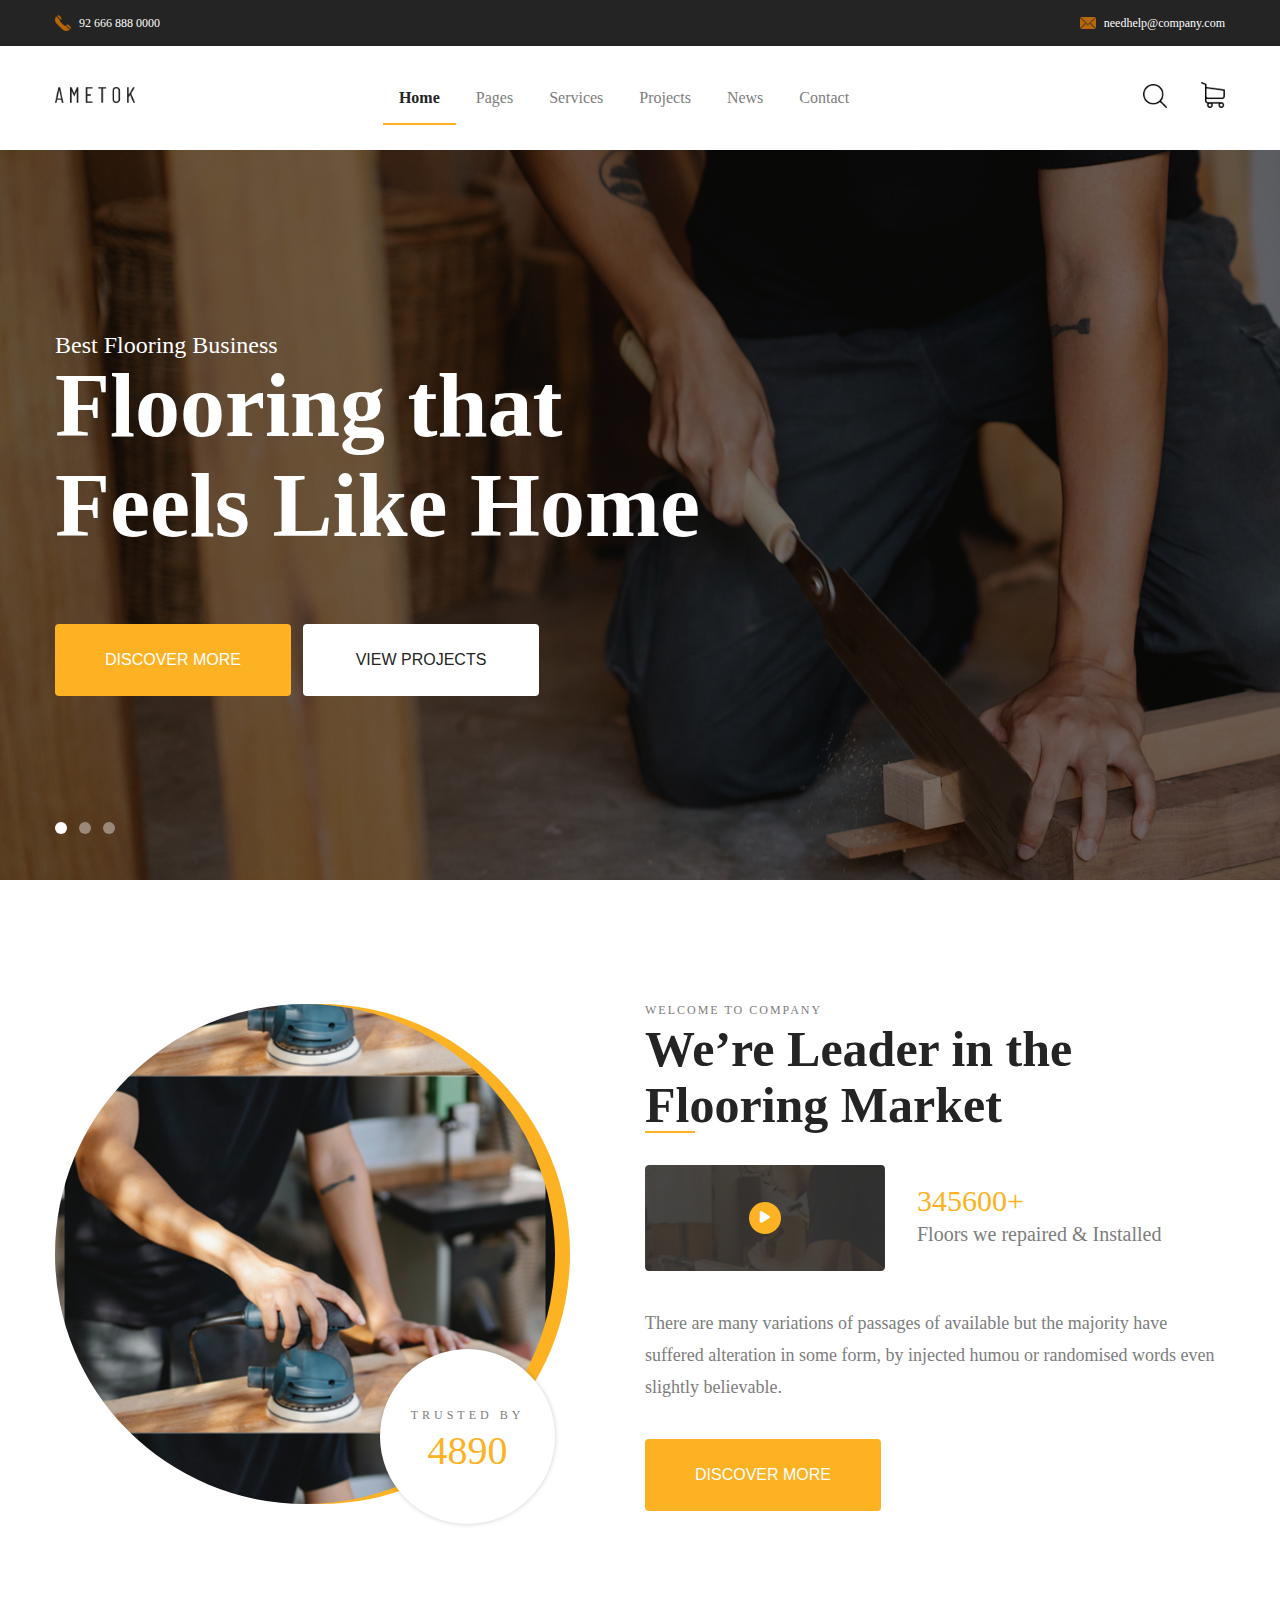
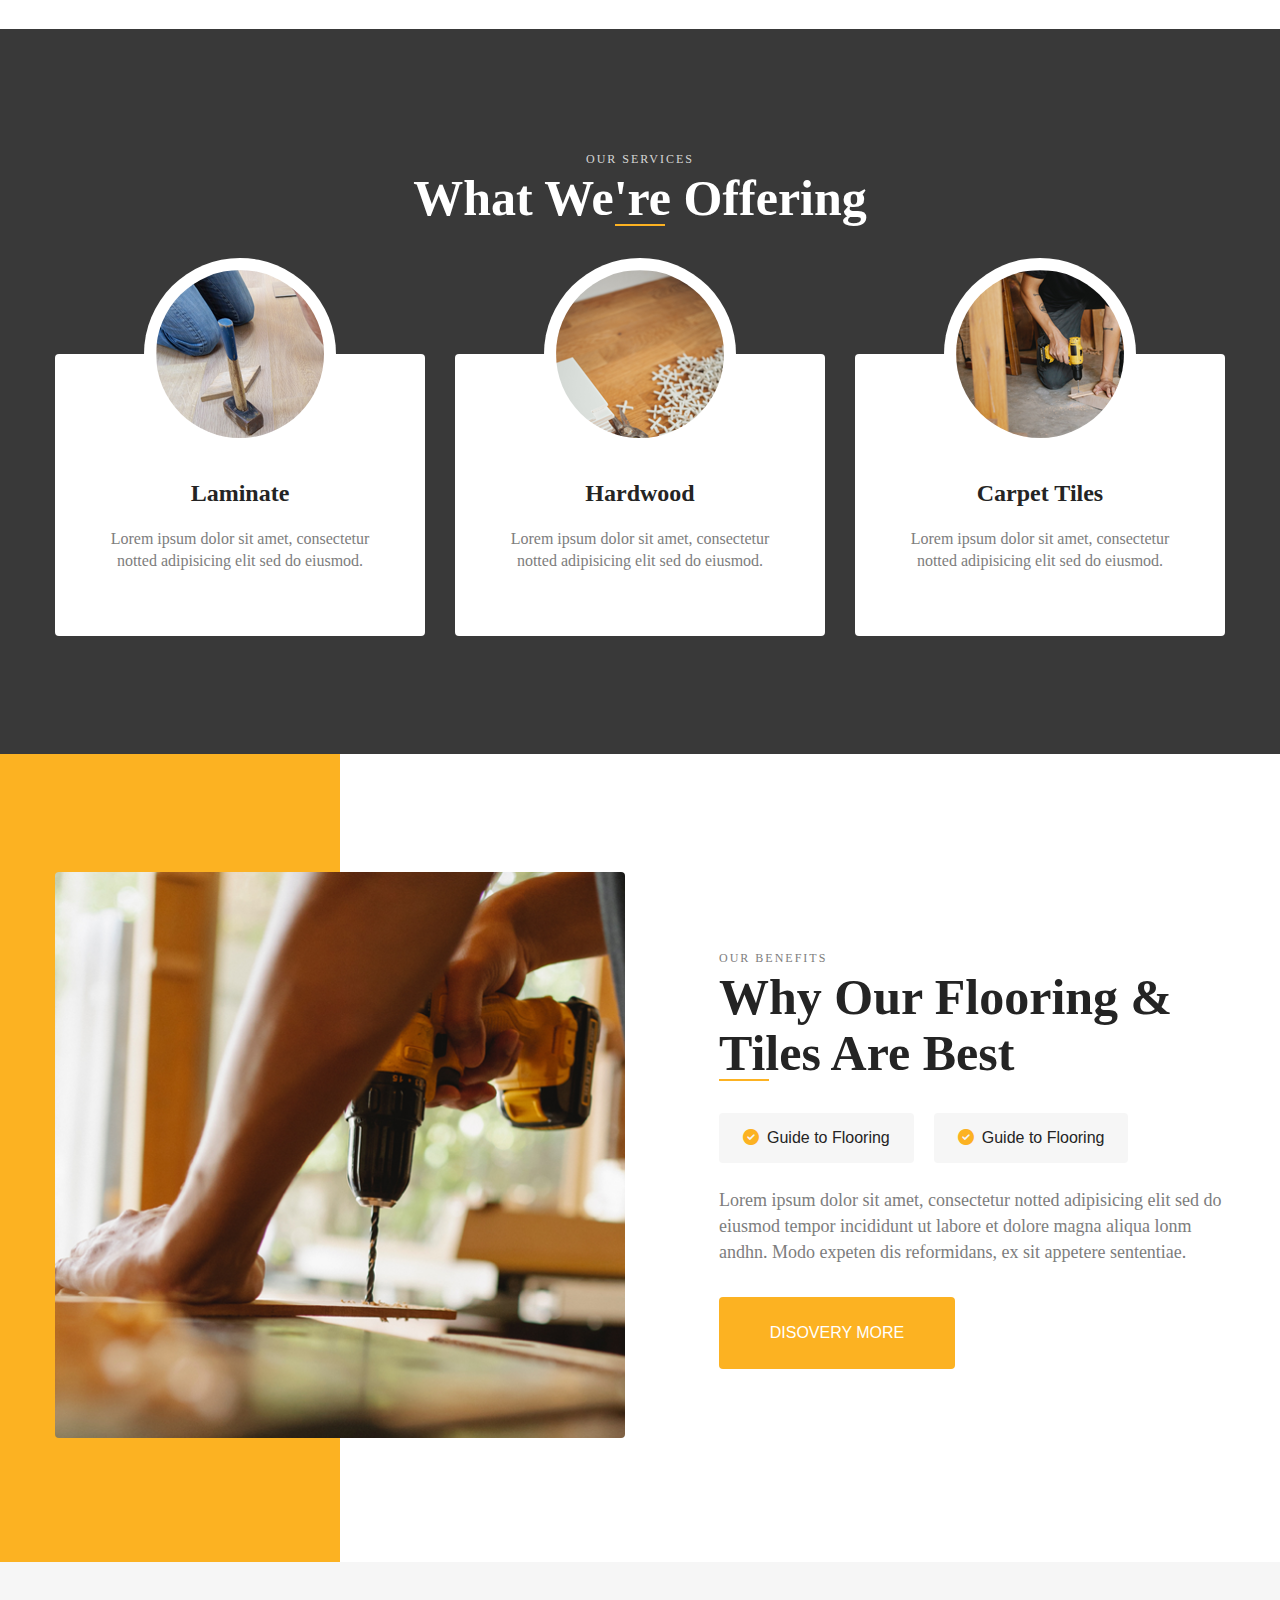
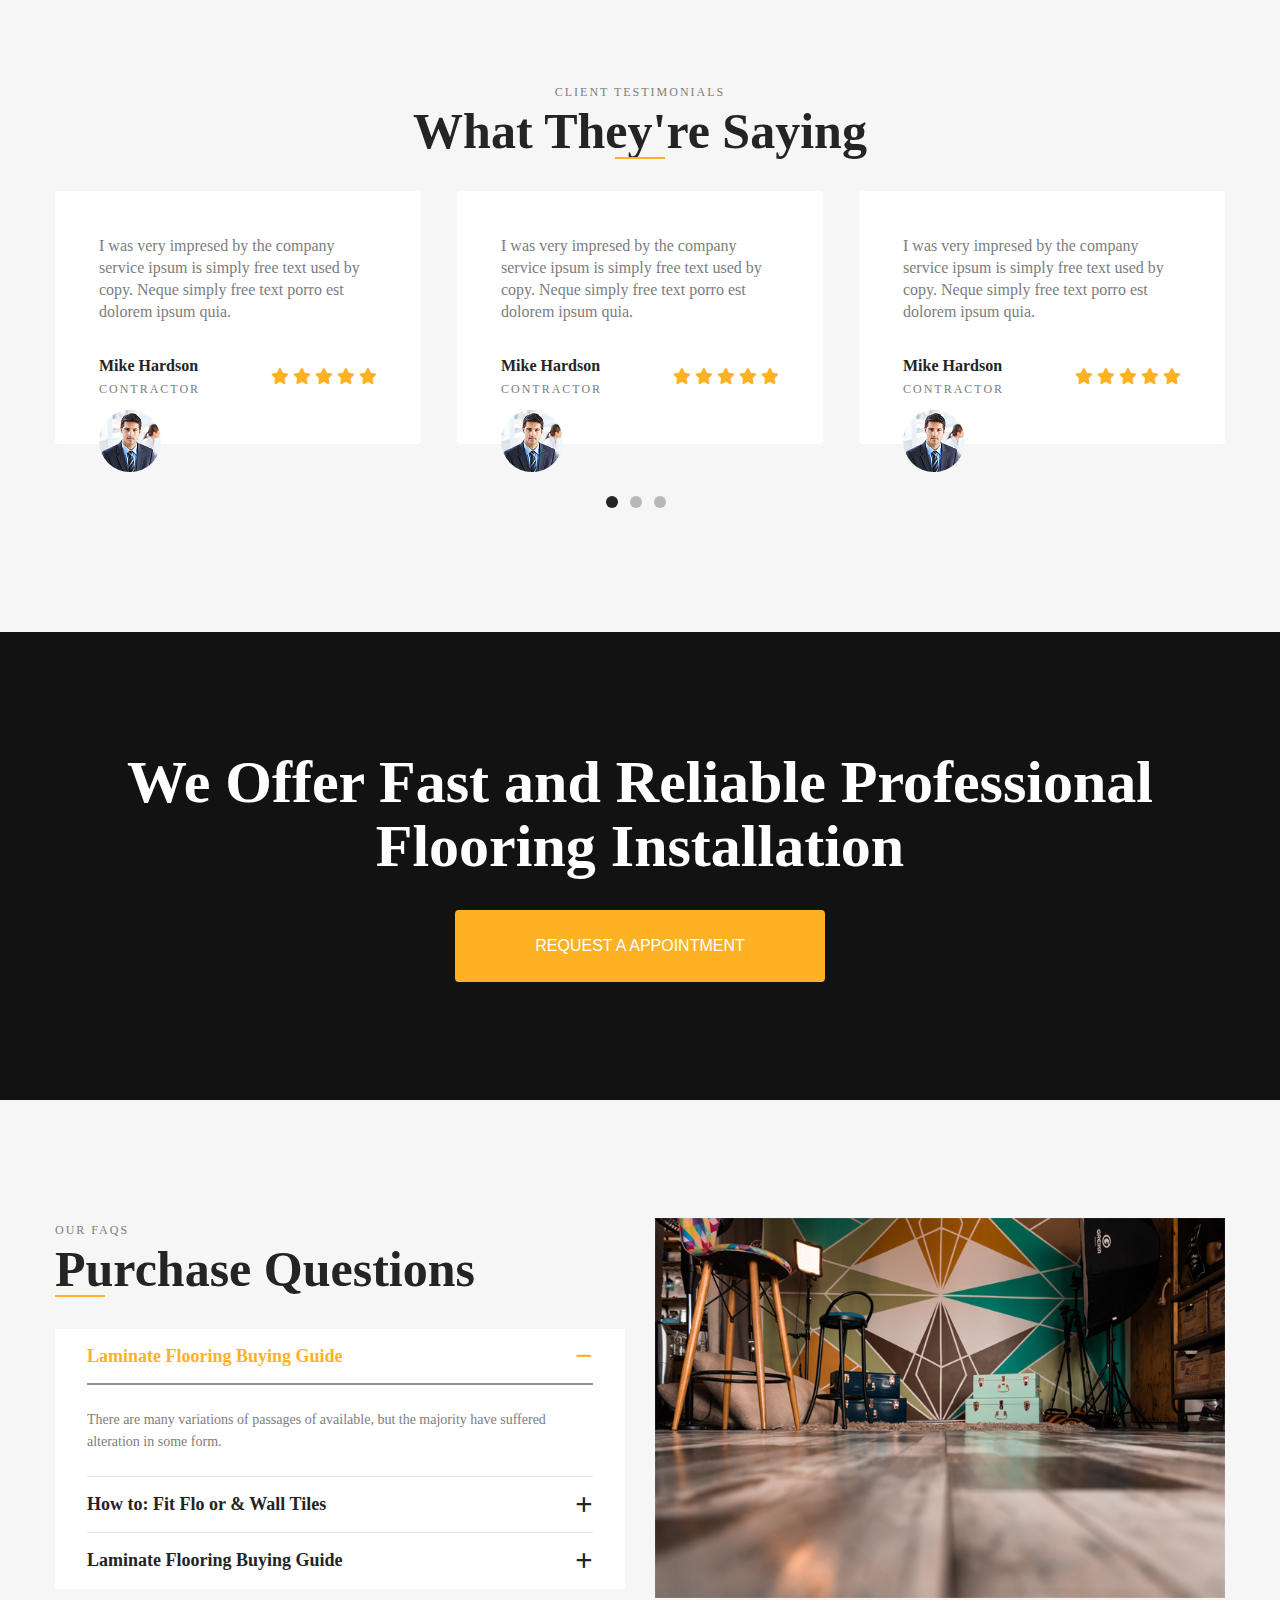
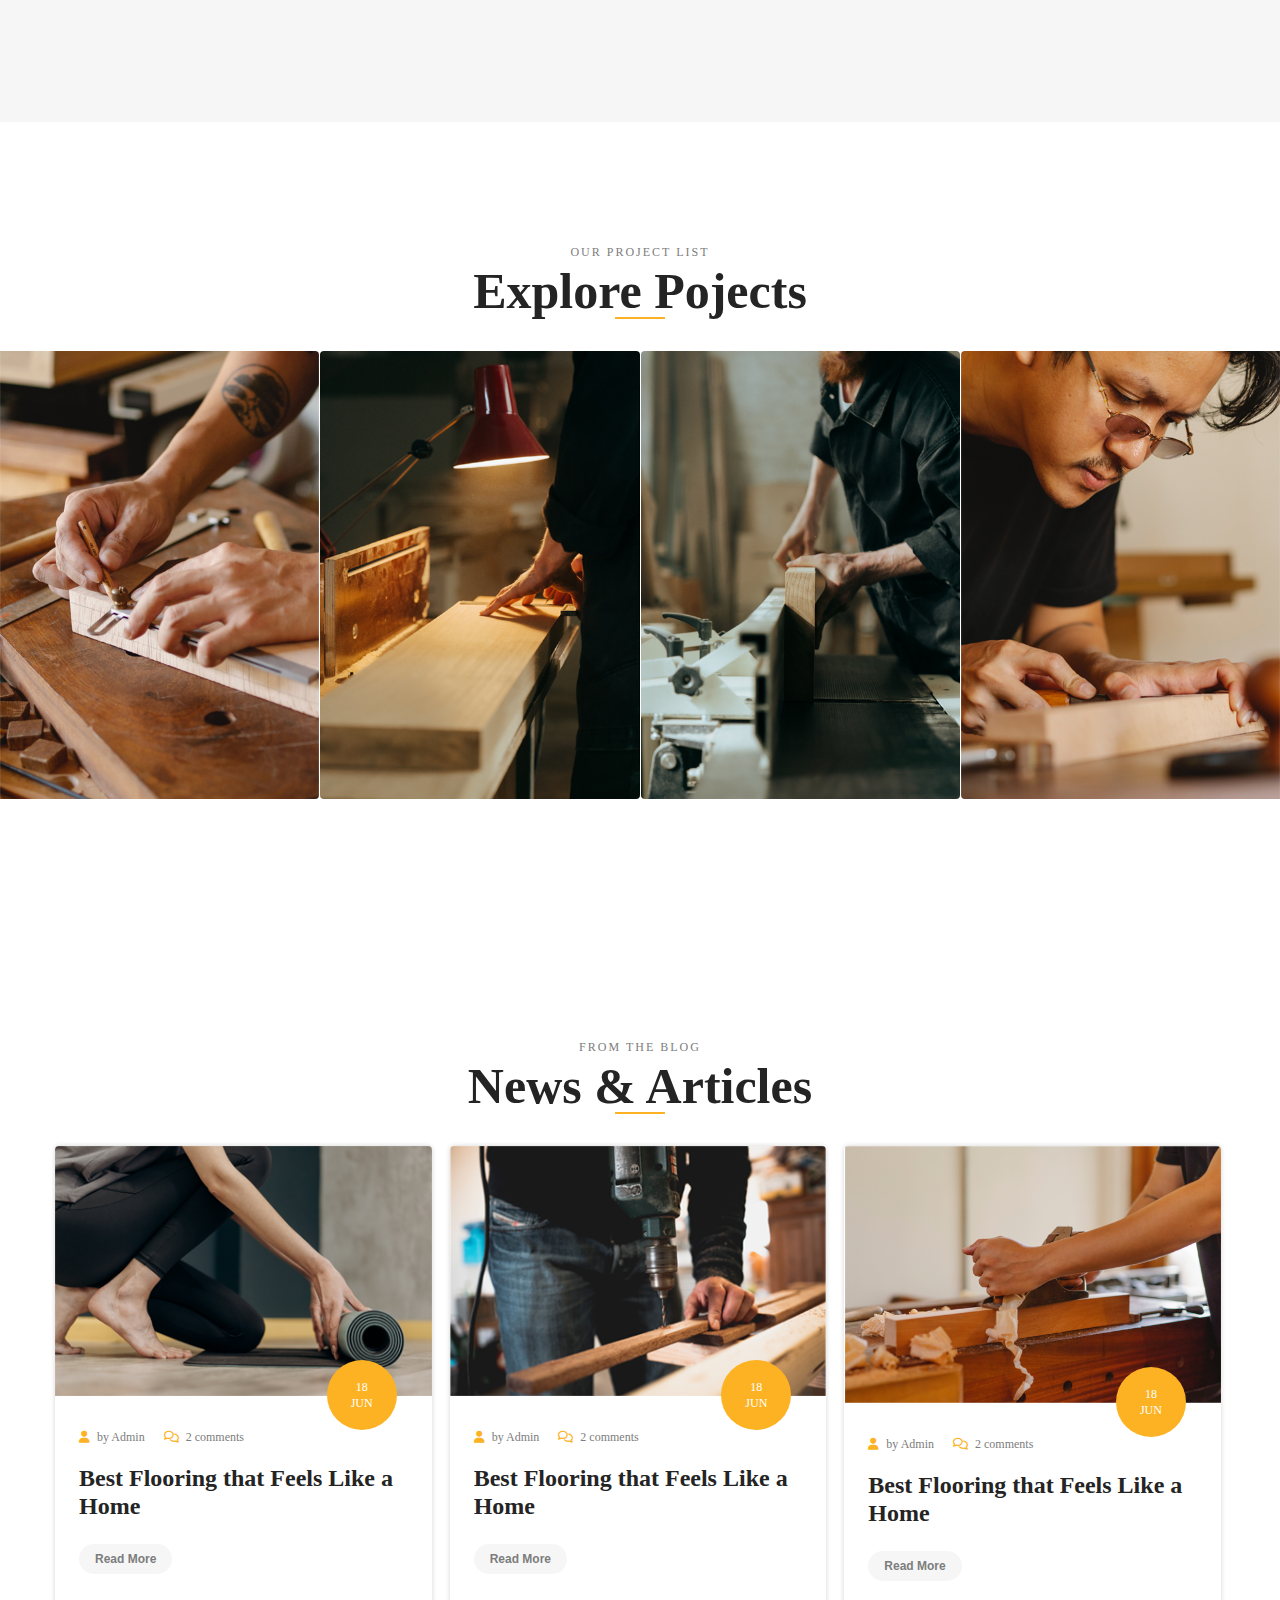
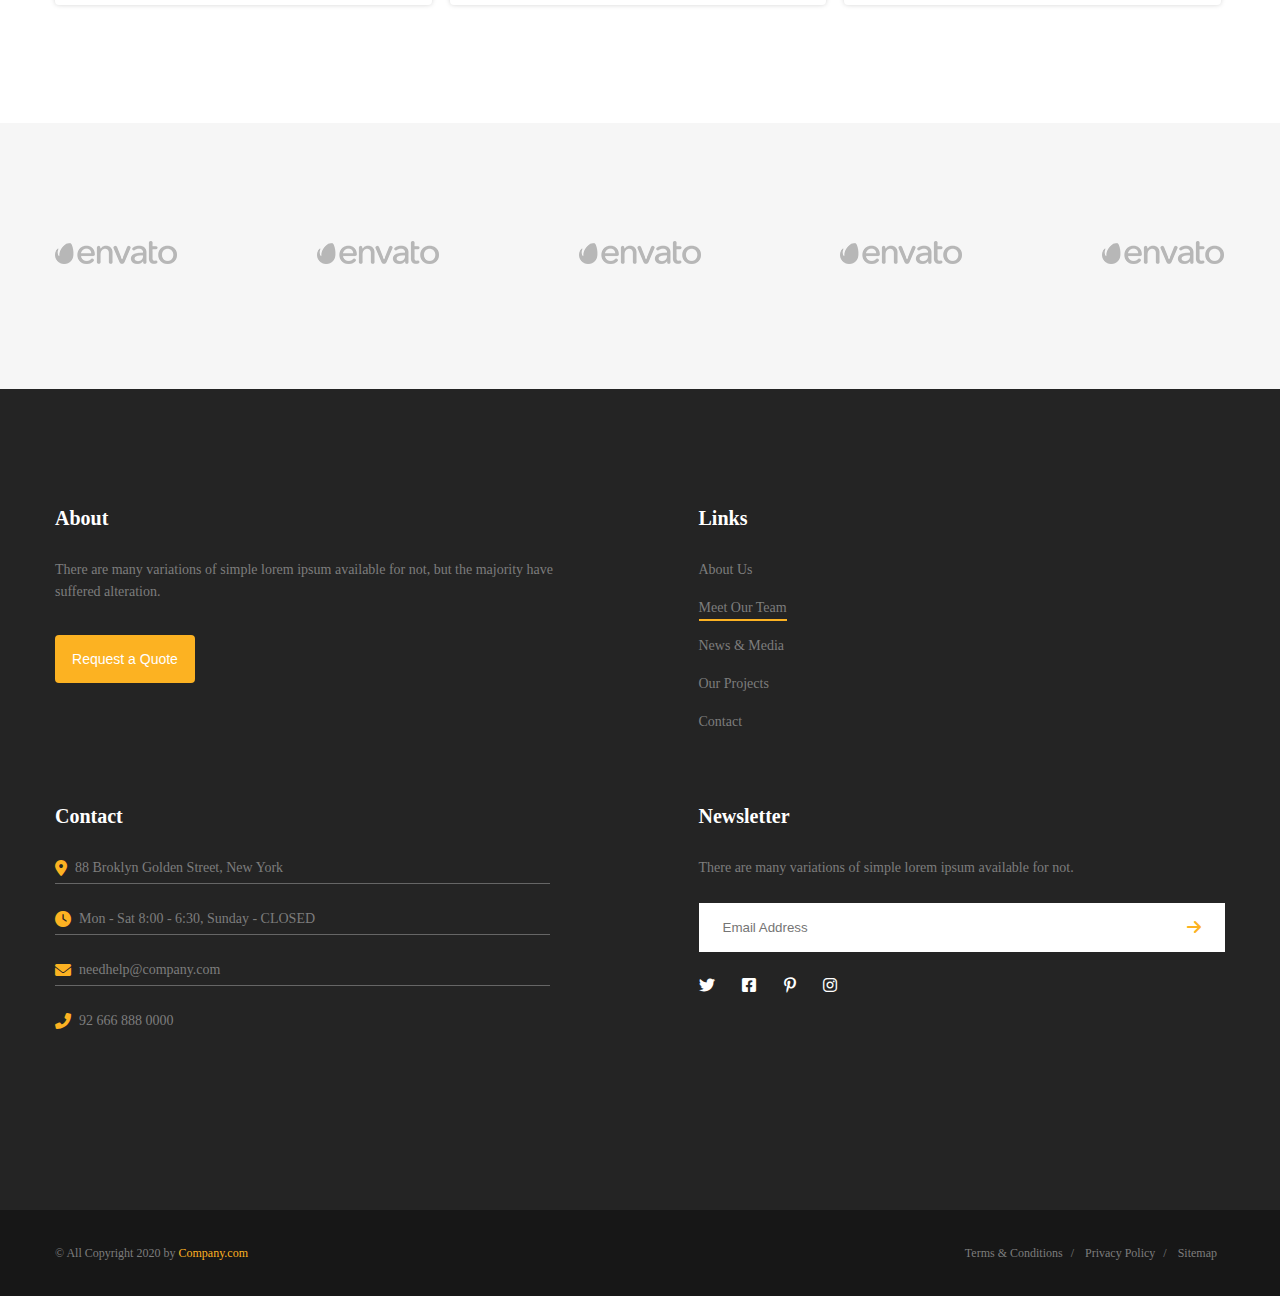
==== commit 1523f0be: "11/10/2021" ====
--- a/index.html
+++ b/index.html
@@ -557,7 +557,7 @@
                                 <span><i class="fa fa-user"></i> by Admin</span>
                                 <span><i class="far fa-comments"></i> 2 comments</span>
                             </div>
-                            <h5 class="title">Best Flooring that Feels Like a Home</h5>
+                            <h5 class="title">Best Flooring that Feels Like a Home </h5>
                             <button>Read More</button>
                         </div>
                     </div>
--- a/css/home/our-project.css
+++ b/css/home/our-project.css
@@ -1,10 +1,8 @@
-.recent-projects__container>.d-flex{
-    gap: .125rem;
-}
+
 
 .project__item{
     position: relative;
-    flex: 1;
+    flex-basis: 25%;
     border-radius: .25rem;
     overflow: hidden;
 }
@@ -39,7 +37,7 @@
 }
 
 .project__item:hover .overlay{
-    transform: translateX(0);
+    transform: translateX(0)!important;
 }
 
 .project__item .overlay .title{
@@ -58,4 +56,85 @@
 
 .project__item .overlay p{
     font-size: .9375rem;
-}+}
+
+
+/* ================ Responsive ================*/
+@media screen and (min-width: 320px){
+
+    .recent-projects__container>.d-flex{
+        flex-wrap: wrap;
+        gap: .0625rem;
+    }
+
+    .project__item{
+        flex-basis: 100%;
+    }
+
+    .project__item .thumbnail{
+        height: 28rem;
+    }
+
+    .project__item:nth-child(1) .overlay,
+    .project__item:nth-child(3) .overlay{
+        transform: translateX(-100%);
+        left: initial;
+        right: 32px;
+    }
+
+    .project__item .overlay{
+        padding: 1.5rem;
+    }
+
+    .project__item .overlay p{
+        height: 13.5rem;
+        line-height: 1.5rem;
+        word-break: break-word;
+        display: -webkit-box;
+        -webkit-box-orient: vertical;
+        -moz-box-orient: vertical;
+        -ms-box-orient: vertical;
+        box-orient: vertical;
+        -webkit-line-clamp: 9;
+        -moz-line-clamp: 9;
+        -ms-line-clamp: 9;
+        line-clamp: 9;
+        overflow: hidden;
+        text-overflow: ellipsis;
+    }
+}
+
+@media screen and (min-width: 480px){
+    .project__item{
+        flex-basis: 49%;
+    }
+}
+
+@media screen and (min-width: 768px){
+    
+}
+
+@media screen and (min-width: 992px){
+    
+}
+
+@media screen and (min-width: 1023px){
+    .recent-projects__container>.d-flex{
+        flex-wrap: nowrap;
+    }
+    .project__item{
+        flex-basis: 25%;
+    }
+
+    .project__item:nth-child(1) .overlay,
+    .project__item:nth-child(3) .overlay{
+        right: inherit;
+        left: 32px;
+        transform: translateX(100%);
+    }
+}
+
+@media screen and (min-width: 1200px){
+    
+}
+
--- a/css/home/news.css
+++ b/css/home/news.css
@@ -1,9 +1,8 @@
 .news{
-    gap: 2rem;
+    flex-wrap: wrap;
 }
 
 .new__item{
-    flex: 1;
     overflow: hidden;
     border-radius: .25rem;
     box-shadow: 0 0 5px #d5d5d5;
@@ -19,8 +18,6 @@
     right: 0;
     transform: translate(-50%, 40%);
 
-    height: 4.375rem;
-    width: 4.375rem;
     font-size: .75rem;
 
     border-radius: 50%;
@@ -62,4 +59,63 @@
     color: #7d7d7d;
     background-color: #f6f6f6;
     border-radius: 25px;
+}
+
+/* ================ Responsive ================*/
+@media screen and (min-width: 320px){
+    .new__item{
+        flex-basis: 100%;
+    }
+
+    .new__text{
+        padding: 1.5rem 1.5rem;
+    }
+
+    .new__thumbnail .time{
+        height: 3.375rem;
+        width: 3.375rem;
+    }
+
+    .new__text .title{
+        display: -webkit-box;
+        -webkit-line-clamp: 2;
+        -webkit-box-orient: vertical;
+        overflow: hidden;
+        text-overflow: ellipsis;
+
+        margin-bottom: 1.5rem;
+        font-size: 1.5rem;
+        color: var(--primary-color);
+        line-height: 1.75rem;
+    }
+    
+}
+
+@media screen and (min-width: 480px){
+    
+}
+
+@media screen and (min-width: 768px){
+    
+}
+
+@media screen and (min-width: 992px){
+    
+}
+
+@media screen and (min-width: 1023px){
+    .news{
+        gap: 1.125rem;
+    }
+
+    .new__item{
+        flex-basis: calc((100% - 2.5rem) / 3);
+    }
+}
+
+@media screen and (min-width: 1200px){
+    .new__thumbnail .time{
+        height: 4.375rem;
+        width: 4.375rem;
+    }
 }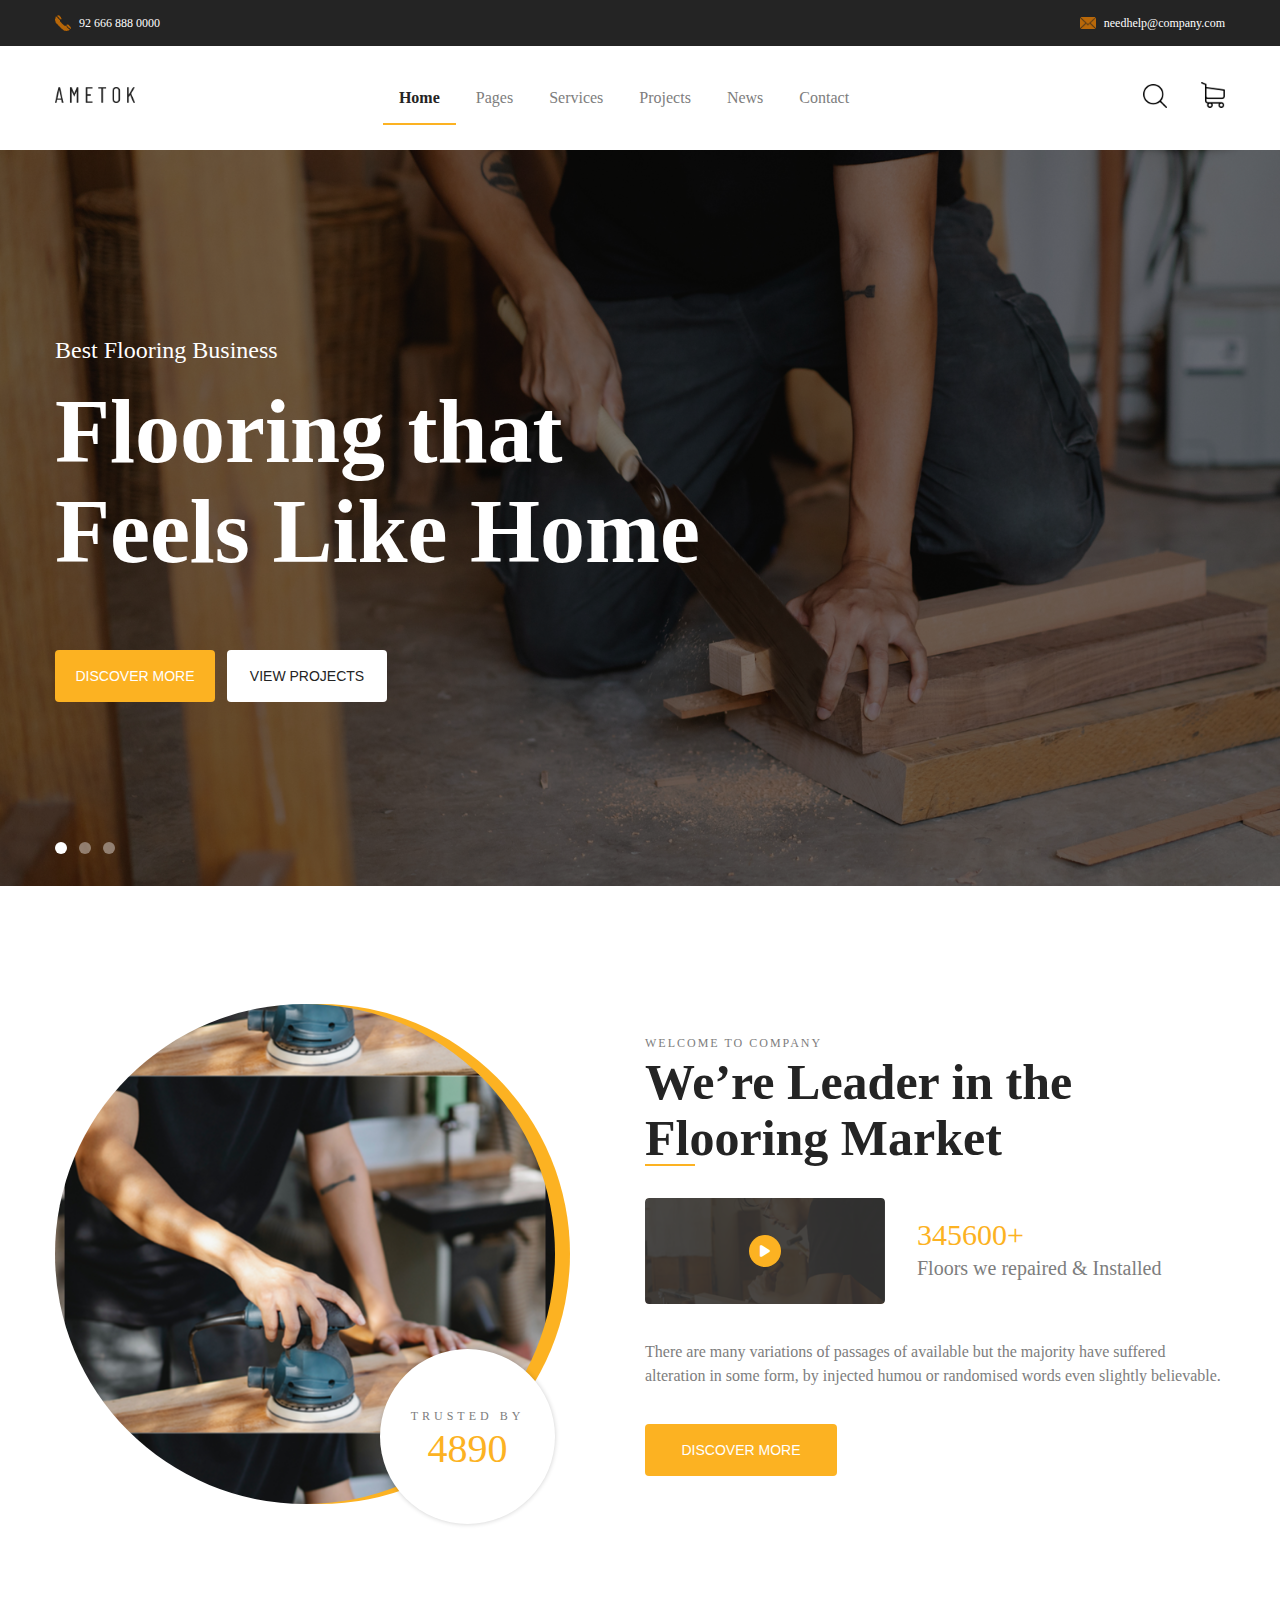
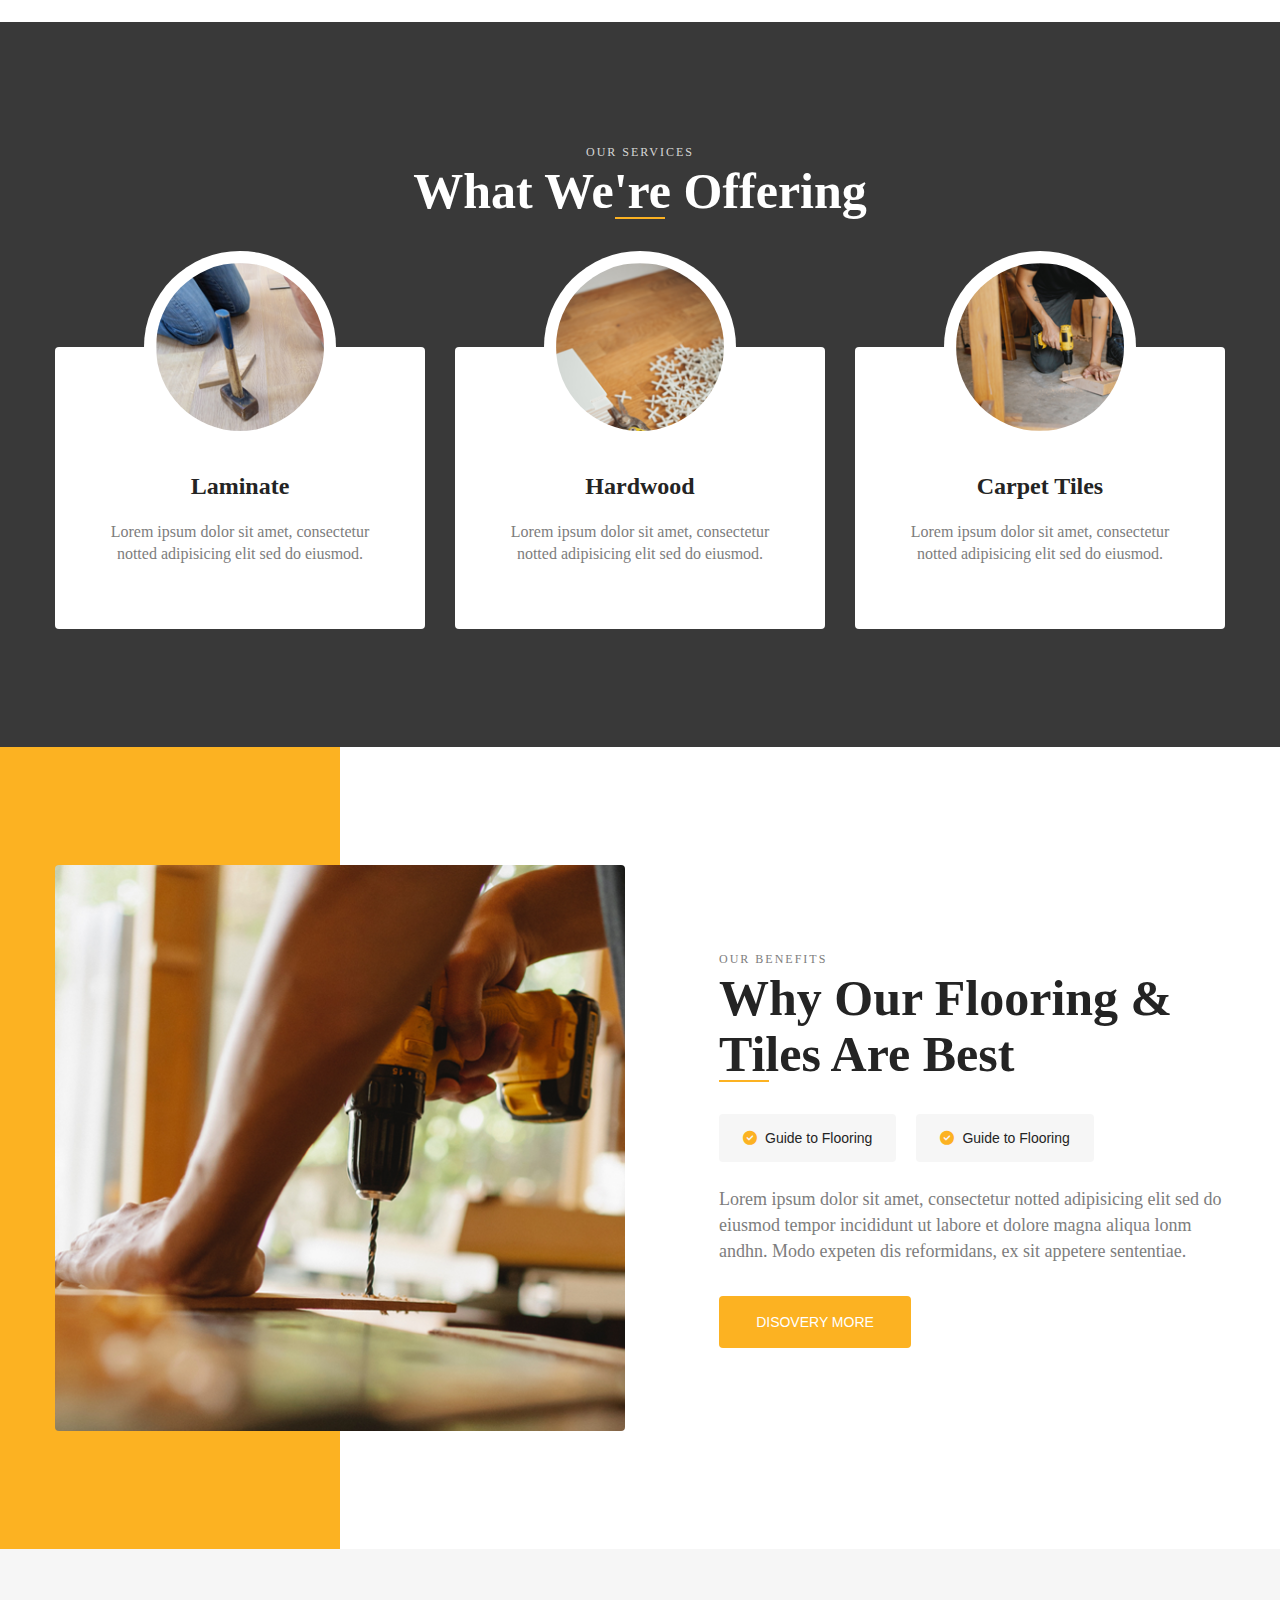
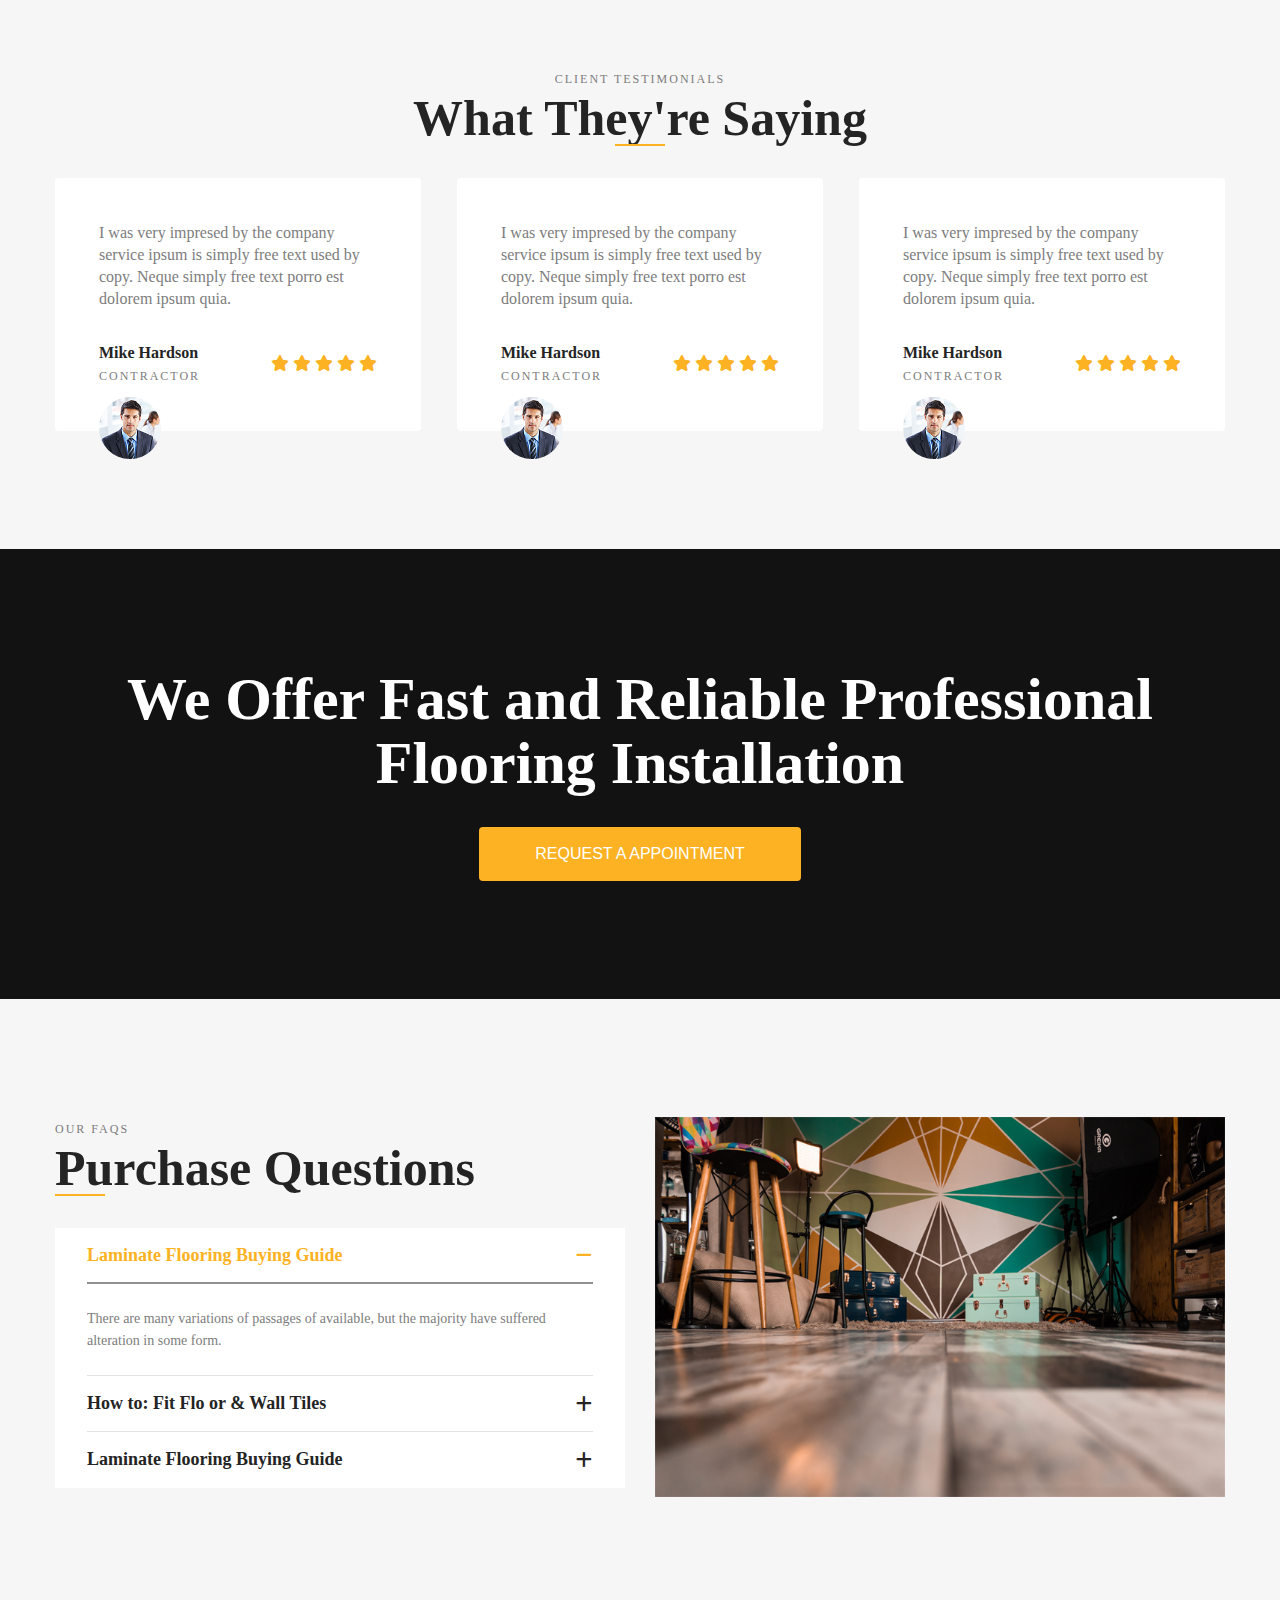
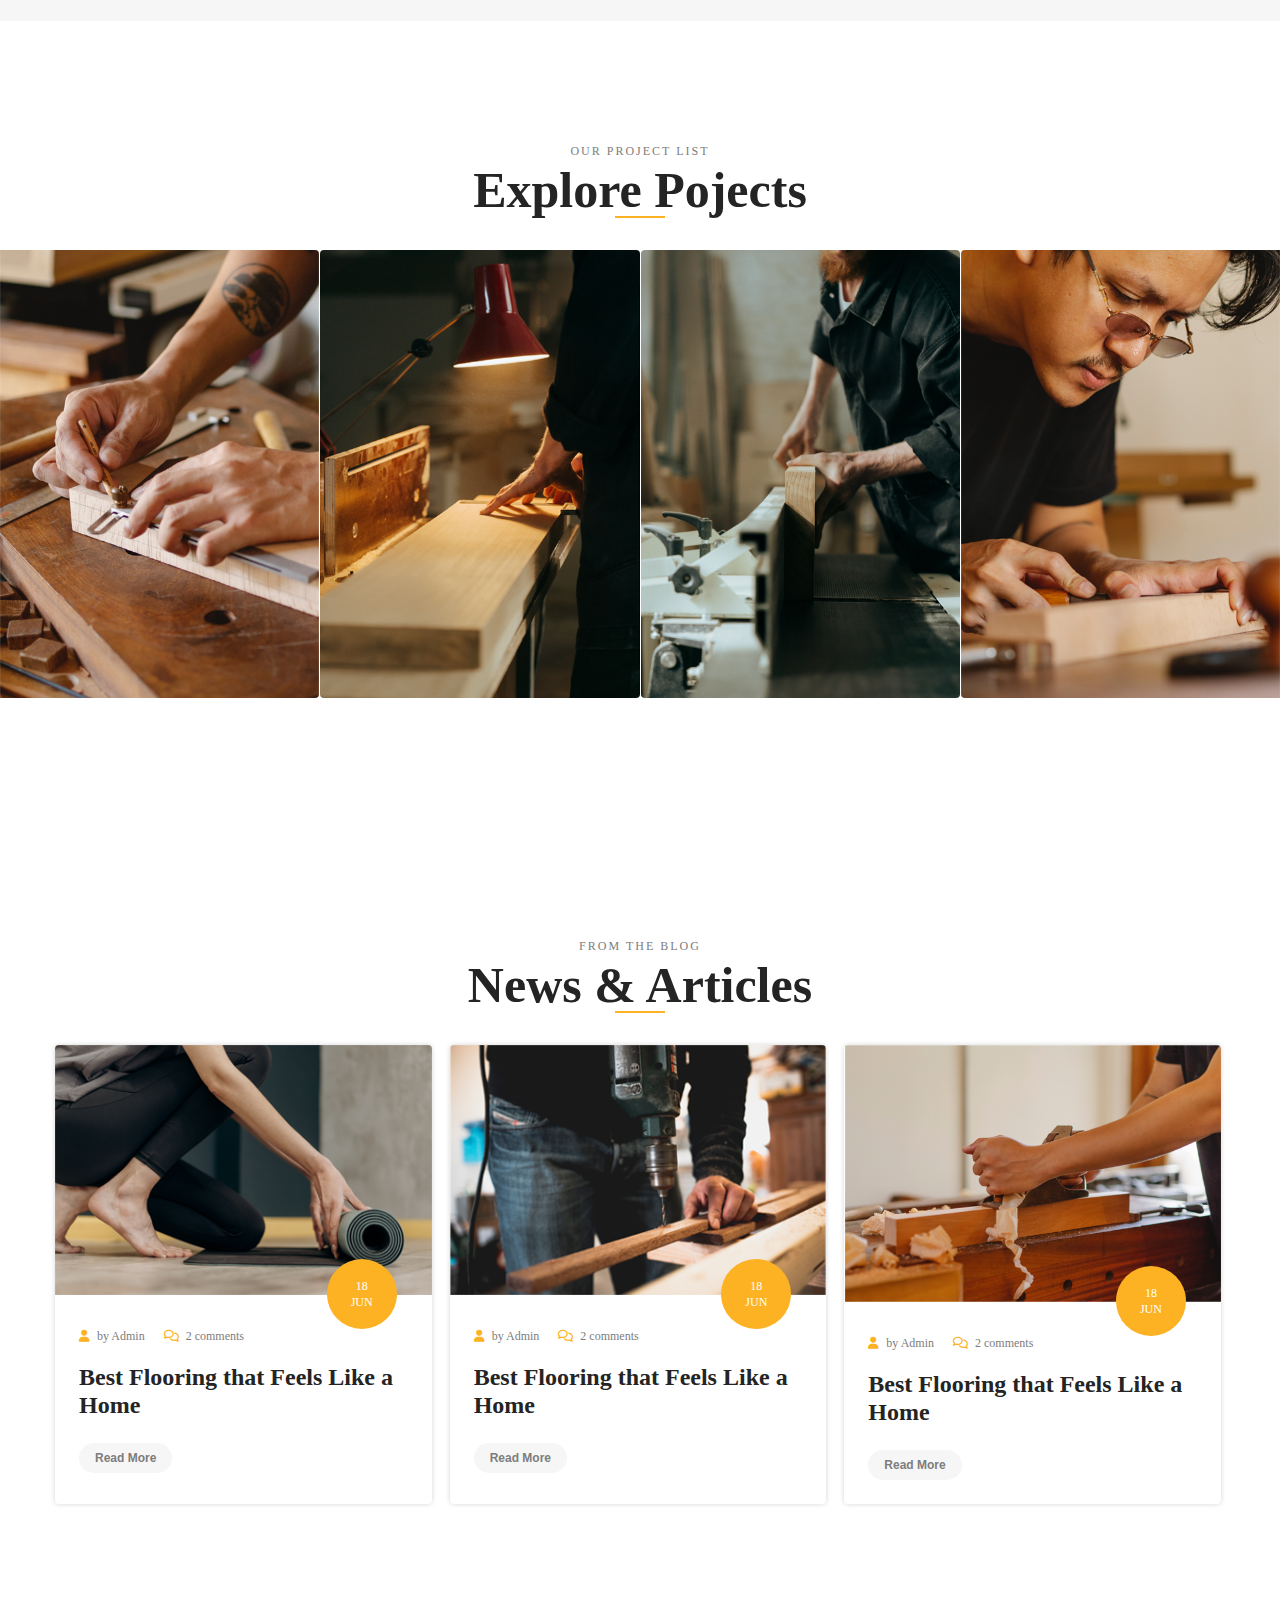
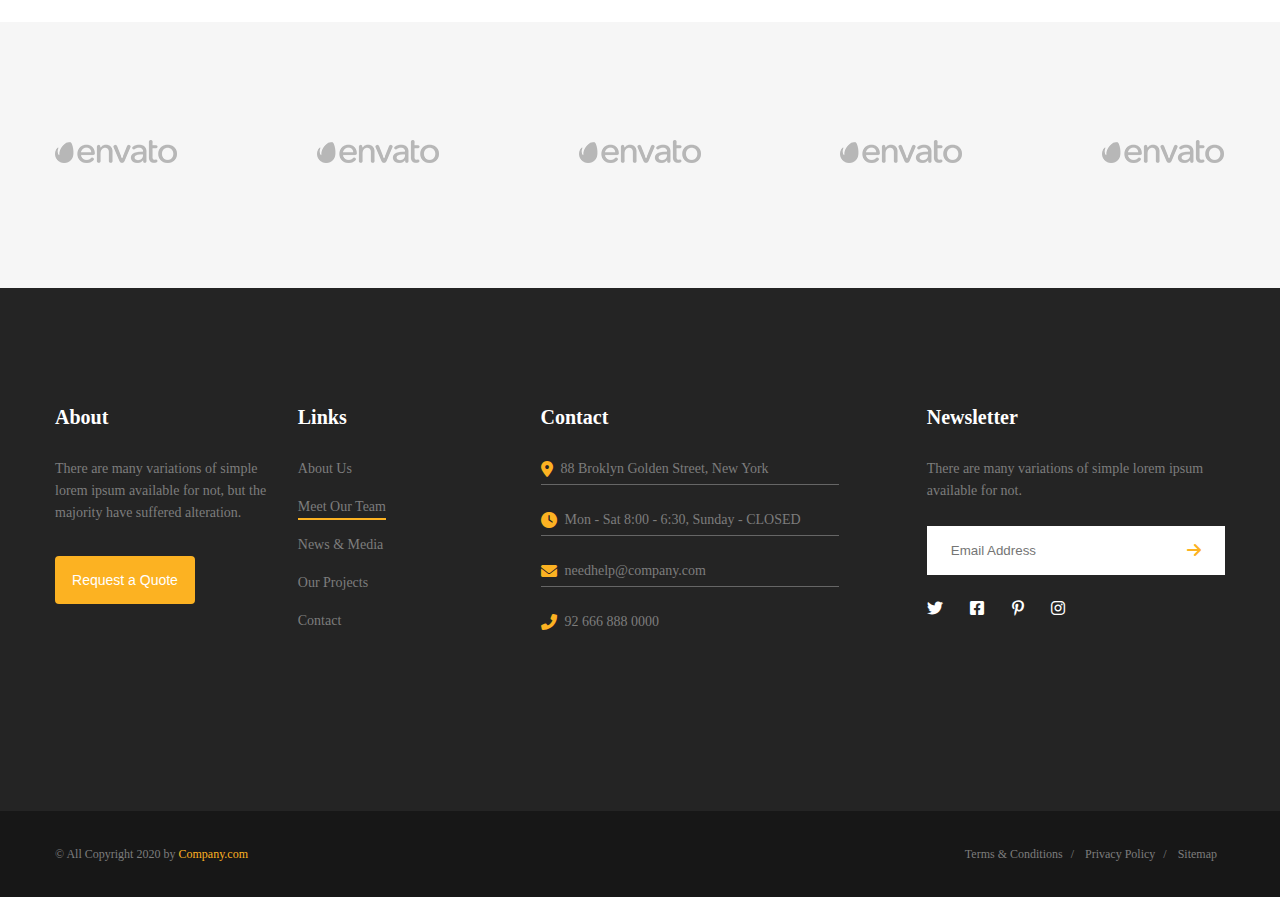
==== commit e4ed1af5: "19-10-2021" ====
--- a/index.html
+++ b/index.html
@@ -107,7 +107,7 @@
 
         <!-- Start Hero -->
         <section class="hero">
-            <div class="hero">
+            <div class="hero__container">
                 <div class="slider__item">
                     <div class="container">
                         <div class="slider__text">
@@ -120,6 +120,30 @@
                         </div>
                     </div>
                 </div>
+                <div class="slider__item">
+                    <div class="container">
+                        <div class="slider__text">
+                            <p>Best Flooring Business</p>
+                            <h1>Flooring that Feels Like Home</h1>
+                        </div>
+                        <div class="slider__buttons">
+                            <button class="btn btn-primary">Discover More</button>
+                            <button class="btn">View Projects</button>
+                        </div>
+                    </div>
+                </div>
+                <div class="slider__item">
+                    <div class="container">
+                        <div class="slider__text">
+                            <p>Best Flooring Business</p>
+                            <h1>Flooring that Feels Like Home</h1>
+                        </div>
+                        <div class="slider__buttons">
+                            <button class="btn btn-primary">Discover More</button>
+                            <button class="btn">View Projects</button>
+                        </div>
+                    </div>
+                </div>
             </div>
 
             <div class="slider__dots">
@@ -135,7 +159,7 @@
         <!-- Start Welcome -->
         <section class="section-padding welcome">
             <div class="container">
-                <div class="d-flex align-items-center">
+                <div class="welcome_container">
                     <div class="welcome_circles">
                         <div class="thumbnail-circle"></div>
                         <div class="background-circle"></div>
@@ -155,7 +179,7 @@
                         </div> 
 
                         <div class="welcome__description">
-                            <div class="d-flex align-items-center">
+                            <div class="d-flex align-items-center flex-wrap">
                                 <div class="thumbnail">
                                     <img src="./assets/images/backgrounds/welcome-video.png" alt="video">
                                     <div class="control">
@@ -185,13 +209,14 @@
         <!-- Start Our Services -->
         <section class="section-padding our-services">
             <div class="overlay"></div>
+
             <div class="container">
                 <div class="section-title light text-center">
                     <span>Our Services</span>
                     <h1>What We're Offering</h1>
                 </div>
 
-                <div class="d-flex services">
+                <div class="services">
                     <div class="service__item">
                         <div class="thumbnail">
                             <div style="background-image: url(./assets/images/our-services/1.png);"></div>                            
@@ -227,10 +252,11 @@
         <!-- Start Benefits -->
         <section class="benefits">
             <div class="container">
-                <div class="d-flex align-items-center benefits__container">
+                <div class="benefits__container">
                     <div class="benefit__thumbnail">
                         <div class="section-padding">
-                            <img src="./assets/images/backgrounds/benefit.png" alt="benefit">
+                            <img src="./assets/images/backgrounds/benefit.png" alt="benefit" class="img-desktop">
+                            <img src="./assets/images/backgrounds/benefit-mobile.jpg" alt="" class="img-mobile">
                         </div>
                     </div>
                     <div class="benefit__text">
@@ -267,88 +293,75 @@
                 </div>
 
                 <div class="testimonia__cotnainer">
-                    <div class="slider">
-                        <div class="slider__container">
-                            <div class="slider__item">
-                                <div class="d-flex">
-                                    <div class="testimonial__item">
-                                        <div class="testimonial__content">
-                                            I was very impresed by the company service ipsum is simply free text used by copy. Neque simply free text porro est dolorem ipsum quia.
-                                        </div>
-                                        <div class="testimonial__author">
-                                            <div class="d-flex align-items-center justify-content-between">
-                                                <div>
-                                                    <b>Mike Hardson</b>
-                                                    <span>Contractor</span>
-                                                </div>
-                                                <div class="rating">
-                                                    <i class="fas fa-star"></i>
-                                                    <i class="fas fa-star"></i>
-                                                    <i class="fas fa-star"></i>
-                                                    <i class="fas fa-star"></i>
-                                                    <i class="fas fa-star"></i>
-                                                </div>
-                                            </div>
-                                        </div>
-                                        <div class="testimonial__avatar">
-                                            <img src="./assets/images/testimonials/1.png" alt="author">
-                                        </div>
-                                    </div>
-
-                                    <div class="testimonial__item">
-                                        <div class="testimonial__content">
-                                            I was very impresed by the company service ipsum is simply free text used by copy. Neque simply free text porro est dolorem ipsum quia.
-                                        </div>
-                                        <div class="testimonial__author">
-                                            <div class="d-flex align-items-center justify-content-between">
-                                                <div>
-                                                    <b>Mike Hardson</b>
-                                                    <span>Contractor</span>
-                                                </div>
-                                                <div class="rating">
-                                                    <i class="fas fa-star"></i>
-                                                    <i class="fas fa-star"></i>
-                                                    <i class="fas fa-star"></i>
-                                                    <i class="fas fa-star"></i>
-                                                    <i class="fas fa-star"></i>
-                                                </div>
-                                            </div>
-                                        </div>
-                                        <div class="testimonial__avatar">
-                                            <img src="./assets/images/testimonials/1.png" alt="author">
-                                        </div>
-                                    </div>
-                
-                                    <div class="testimonial__item">
-                                        <div class="testimonial__content">
-                                            I was very impresed by the company service ipsum is simply free text used by copy. Neque simply free text porro est dolorem ipsum quia.
-                                        </div>
-                                        <div class="testimonial__author">
-                                            <div class="d-flex align-items-center justify-content-between">
-                                                <div>
-                                                    <b>Mike Hardson</b>
-                                                    <span>Contractor</span>
-                                                </div>
-                                                <div class="rating">
-                                                    <i class="fas fa-star"></i>
-                                                    <i class="fas fa-star"></i>
-                                                    <i class="fas fa-star"></i>
-                                                    <i class="fas fa-star"></i>
-                                                    <i class="fas fa-star"></i>
-                                                </div>
-                                            </div>
-                                        </div>
-                                        <div class="testimonial__avatar">
-                                            <img src="./assets/images/testimonials/1.png" alt="author">
-                                        </div>
-                                    </div>
-                                </div>
-                            </div>
-                        </div>
-                        <div class="text-center slider__dots">
-                            <button class="active"></button>
-                            <button></button>
-                            <button></button>
+                    <div class="testimonial__item">
+                        <div class="testimonial__content">
+                            I was very impresed by the company service ipsum is simply free text used by copy. Neque simply free text porro est dolorem ipsum quia.
+                        </div>
+                        <div class="testimonial__author">
+                            <div class="d-flex align-items-center justify-content-between">
+                                <div>
+                                    <b>Mike Hardson</b>
+                                    <span>Contractor</span>
+                                </div>
+                                <div class="rating">
+                                    <i class="fas fa-star"></i>
+                                    <i class="fas fa-star"></i>
+                                    <i class="fas fa-star"></i>
+                                    <i class="fas fa-star"></i>
+                                    <i class="fas fa-star"></i>
+                                </div>
+                            </div>
+                        </div>
+                        <div class="testimonial__avatar">
+                            <img src="./assets/images/testimonials/1.png" alt="author">
+                        </div>
+                    </div>
+
+                    <div class="testimonial__item">
+                        <div class="testimonial__content">
+                            I was very impresed by the company service ipsum is simply free text used by copy. Neque simply free text porro est dolorem ipsum quia.
+                        </div>
+                        <div class="testimonial__author">
+                            <div class="d-flex align-items-center justify-content-between">
+                                <div>
+                                    <b>Mike Hardson</b>
+                                    <span>Contractor</span>
+                                </div>
+                                <div class="rating">
+                                    <i class="fas fa-star"></i>
+                                    <i class="fas fa-star"></i>
+                                    <i class="fas fa-star"></i>
+                                    <i class="fas fa-star"></i>
+                                    <i class="fas fa-star"></i>
+                                </div>
+                            </div>
+                        </div>
+                        <div class="testimonial__avatar">
+                            <img src="./assets/images/testimonials/1.png" alt="author">
+                        </div>
+                    </div>
+
+                    <div class="testimonial__item">
+                        <div class="testimonial__content">
+                            I was very impresed by the company service ipsum is simply free text used by copy. Neque simply free text porro est dolorem ipsum quia.
+                        </div>
+                        <div class="testimonial__author">
+                            <div class="d-flex align-items-center justify-content-between">
+                                <div>
+                                    <b>Mike Hardson</b>
+                                    <span>Contractor</span>
+                                </div>
+                                <div class="rating">
+                                    <i class="fas fa-star"></i>
+                                    <i class="fas fa-star"></i>
+                                    <i class="fas fa-star"></i>
+                                    <i class="fas fa-star"></i>
+                                    <i class="fas fa-star"></i>
+                                </div>
+                            </div>
+                        </div>
+                        <div class="testimonial__avatar">
+                            <img src="./assets/images/testimonials/1.png" alt="author">
                         </div>
                     </div>
                     
@@ -373,7 +386,7 @@
         <!-- Start FAQs -->
         <section class="section-padding faqs">
             <div class="container">
-                <div class="d-flex">
+                <div class="faqs__content">
                     <div class="faq__text">
                         <div class="section-title">
                             <span>Our Faqs</span>
@@ -385,6 +398,7 @@
                                 <div class="label">
                                     <span>Laminate Flooring Buying Guide</span>
                                     <i class="fas fa-minus"></i>
+                                    <i class="fas fa-plus"></i>
                                 </div>
                                 <div class="detail">
                                     <p>
@@ -395,6 +409,7 @@
                             <div class="question__item">
                                 <div class="label">
                                     <span>How to: Fit Flo  or & Wall Tiles</span>
+                                    <i class="fas fa-minus"></i>
                                     <i class="fas fa-plus"></i>
                                 </div>
                                 <div class="detail">
@@ -407,6 +422,7 @@
                             <div class="question__item">
                                 <div class="label">
                                     <span>Laminate Flooring Buying Guide</span>
+                                    <i class="fas fa-minus"></i>
                                     <i class="fas fa-plus"></i>
                                 </div>
                                 <div class="detail">
@@ -678,6 +694,8 @@
         <!-- End Footer -->
 
         <script src="./js/header.js"></script>
+        <script src="./js/hero.js"></script>
+        <script src="./js/toggle-question.js"></script>
         
     </div>
 </body>
--- a/css/global.css
+++ b/css/global.css
@@ -1,8 +1,3 @@
-.section-padding{
-    padding-top: 7.375rem;
-    padding-bottom: 7.375rem;
-}
-
 .container{
     position: relative;
     width: 1170px;
@@ -23,6 +18,10 @@
 
 .justify-content-center{
     justify-content: center;
+}
+
+.flex-wrap{
+    flex-wrap: wrap;
 }
 
 /* ================= Section Title =================*/
@@ -59,8 +58,6 @@
 }
 
 .section-title h1{
-    font-size: 3.125rem;
-    line-height: 3.5rem;
     color: var(--primary-color);
 }
 
@@ -70,11 +67,11 @@
 
 /* ================= Button =================*/
 .btn{
-    min-width: 14.75rem;
-    padding: 1.6875rem 0;
+    min-width: 12rem;
+    padding: 1.125rem 0;
 
     text-align: center;
-    font-size: 1rem;
+    font-size: .875rem;
     text-transform: uppercase;
     background-color: var(--light-color);
     color: var(--primary-color);
@@ -124,6 +121,16 @@
     .container{
         width: 280px;
     }
+
+    .section-padding{
+        padding-top: 4.375rem;
+        padding-bottom: 4.375rem;
+    }
+
+    .section-title h1{
+        font-size: 2.125rem;
+        line-height: 2.5rem;
+    }
 }
 
 @media screen and (min-width: 480px){
@@ -132,25 +139,40 @@
     }
 }
 
-@media screen and (min-width: 768px){
+@media screen and (min-width: 767px){
     .container{
         width: 568px;
     }
+
+    .section-title h1{
+        font-size: 2.625rem;
+        line-height: 3rem;
+    }
 }
 
-@media screen and (min-width: 992px){
+@media screen and (min-width: 991px){
     .container{
         width: 768px;
     }
 }
 
-@media screen and (min-width: 1024px){
+@media screen and (min-width: 1023px){
     .container{
-        width: 992px;
+        width: 900px;
+    }
+
+    .section-padding{
+        padding-top: 7.375rem;
+        padding-bottom: 7.375rem;
+    }
+
+    .section-title h1{
+        font-size: 3.125rem;
+        line-height: 3.5rem;
     }
 }
 
-@media screen and (min-width: 1200px){
+@media screen and (min-width: 1199px){
     .container{
         width: 1170px;
     }
--- a/css/home/hero.css
+++ b/css/home/hero.css
@@ -1,14 +1,27 @@
-.hero{
+.hero__container{
     position: relative;
+    letter-spacing: -5px;
+    white-space: nowrap;
 }
 
 .hero .slider__item{
     position: relative;
+
+    display: inline-block;
     padding: 11.5rem 0;
+    width: 100vw;
+    min-height: 80vh;
+
+
     background-image: url('./../../assets/images/backgrounds/slider1.png');
     background-color: var(--primary-color);
+    background-size: cover;
+    color: var(--light-color);
 
-    color: var(--light-color);
+    white-space: normal;
+    letter-spacing: initial;
+    transition: all .8s cubic-bezier(.71,-0.18,.25,1.34);
+
 }
 
 .hero .slider__item:before{
@@ -28,20 +41,10 @@
     z-index: 1;
 }
 
-.hero .slider__text{
-    max-width: 60%;
-    margin-bottom: 4.25rem;
-}
-
 .hero .slider__text p{
-    margin: 0;
+    margin-bottom: 1rem;
     font-size: 1.5rem;
-}
-
-.hero .slider__text h1{
-    font-size: 5.625rem;
-    font-weight: 600;
-    line-height: 6.25rem;
+    line-height: 2rem;
 }
 
 .hero .slider__buttons button{
@@ -68,4 +71,73 @@
 
 .hero .slider__dots button.active{
     opacity: 1;
-}+}
+
+
+/* ================ Responsive ================*/
+@media screen and (min-width: 320px){
+    .hero .slider__item{
+        padding: 2.5rem 0;
+    }
+
+    .hero .slider__text{
+        width: 100%;
+        margin-bottom: 3.25rem;
+    }
+
+    .hero .slider__text h1{
+        font-size: 2.5rem;
+        line-height: 2.75rem;
+    }
+
+    .hero .slider__buttons button{
+        min-width: 10rem;
+    }
+
+    .hero .slider__buttons button:first-child{
+        display: none;
+    }
+}
+
+@media screen and (min-width: 480px){
+    
+}
+
+@media screen and (min-width: 767px){
+    
+}
+
+@media screen and (min-width: 991px){
+    
+}
+
+@media screen and (min-width: 1023px){
+    .hero .slider__item{
+        padding: 11.5rem 0;
+    }
+
+    .hero .slider__text{
+        max-width: 60%;
+        margin-bottom: 4.25rem;
+    }
+
+    .hero .slider__text h1{
+        font-size: 5.625rem;
+        font-weight: 600;
+        line-height: 6.25rem;
+    }
+
+    .hero .slider__buttons button:first-child{
+        display: inline-block;
+    }
+}
+
+@media screen and (min-width: 1199px){
+    
+}
+
+
+
+
+
+
--- a/css/home/welcome.css
+++ b/css/home/welcome.css
@@ -1,12 +1,5 @@
-.welcome_circles{
-    position: relative;
-    width: 535px; 
-    margin-right: 5.625rem;
-}
 .welcome_circles .thumbnail-circle,
 .welcome_circles .background-circle{
-    width: 500px;
-    height: 500px;
     background-color: var(--secondary-color);
     border-radius: 50%;
 }
@@ -25,16 +18,12 @@
     position: absolute;
     top: 50%;
     left: 50%;
-    transform: translate(-47%, -50%);
 }
 
 .welcome_circles .number-circle{
     position: absolute;
     right: 0;
     bottom: -20px;
-
-    width: 175px;
-    height: 175px;
 
     text-align: center;
     background-color: var(--light-color);
@@ -65,11 +54,7 @@
 
 .welcome__description .thumbnail{
     position: relative;
-    margin-right: 2rem;
     border-radius: .25rem;
-    height: 6.625rem;
-    width: 15rem;
-
     overflow: hidden;
 }
 
@@ -95,8 +80,6 @@
 }
 
 .welcome__description .thumbnail .control button{
-    height: 2rem;
-    width: 2rem;
     border-radius: 50%;
     background-color: var(--secondary-color);
     color: var(--light-color);
@@ -114,6 +97,125 @@
 
 .welcome__description>p{
     margin: 2.25rem 0;
-    font-size: 1.125rem;
-    line-height: 2rem;
+    line-height: 1.5rem;
+}
+
+
+
+/* ================ Responsive ================*/
+@media screen and (min-width: 320px){
+    .welcome_container{
+        display: block;
+    }
+
+    .welcome_circles{
+        position: relative;
+        margin-bottom: 2rem;
+    }
+
+    .welcome_circles .thumbnail-circle,
+    .welcome_circles .background-circle{
+        width: 250px;
+        height: 250px;
+    }
+
+    .welcome_circles .background-circle{
+        transform: translate(-50%, -50%);
+    }
+
+    .welcome_circles .number-circle{
+        width: 100px;
+        height: 100px;
+    }
+
+    .welcome_circles .number-circle span{
+        display: inline-block;
+        padding: 0 1rem;
+        margin-bottom: .375rem;
+        font-size: .625rem;
+        line-height: 1rem;
+    }
+    
+    .welcome_circles .number-circle strong{
+        font-size: 1.5rem;
+    }
+
+    .welcome__description .thumbnail{
+        margin-right: 0;
+        margin-bottom: 2rem;
+        width: 100%;
+        height: 8.625rem;
+    }
+
+    .welcome__description .thumbnail .control button{
+        height: 3rem;
+        width: 3rem;
+    }
+}
+
+@media screen and (min-width: 480px){
+    
+}
+
+@media screen and (min-width: 768px){
+    
+}
+
+@media screen and (min-width: 992px){
+    
+}
+
+@media screen and (min-width: 1023px){
+    .welcome_container{
+        display: flex;
+        align-items: center;
+    }
+
+    .welcome_circles{
+        position: relative;
+        width: 535px; 
+        margin-right: 5.625rem;
+        margin-bottom: 0;
+    }
+
+    .welcome_circles .thumbnail-circle,
+    .welcome_circles .background-circle{
+        width: 500px;
+        height: 500px;
+    }
+
+    .welcome_circles .background-circle{
+        transform: translate(-47%, -50%);
+    }
+    
+    .welcome_circles .number-circle{
+        width: 175px;
+        height: 175px;
+    }
+
+    .welcome_circles .number-circle span{
+        padding: 0;
+        margin-bottom: .875rem;
+        font-size: .75rem;
+    }
+    
+    .welcome_circles .number-circle strong{
+        font-size: 2.5rem;
+    }
+
+    .welcome__description .thumbnail{
+        margin-right: 2rem;
+        margin-bottom: 0;
+        height: 6.625rem;
+        width: 15rem;
+    }
+
+    .welcome__description .thumbnail .control button{
+        height: 2rem;
+        width: 2rem;
+    }
+}
+
+@media screen and (min-width: 1200px){
+    
 }--- a/css/home/our-services.css
+++ b/css/home/our-services.css
@@ -34,29 +34,98 @@
     left: 50%;
     transform: translate(-50%, -50%);
 
-    padding: .75rem;
-    width: 12rem;
-    height: 12rem;
-
     background-color: var(--light-color);
     border-radius: 50%;
 }
 
 .service__item .thumbnail div{
-    height: 10.5rem;
-    width: 10.5rem;
+    background-size: cover;
     border-radius: 50%;
 }
 
 .service__item .text{
-    padding: 8rem 3.375rem 4rem;
     text-align: center;
     background-color: var(--light-color);
     border-radius: .25rem;
 }
 
 .service__item .text h5{
-    margin-bottom: 1.5rem;
     font-size: 1.5rem;
     color: var(--primary-color);
+}
+
+
+/* ================ Responsive ================*/
+@media screen and (min-width: 320px){
+    .services{
+        display: block;
+    }
+
+    .service__item{
+        margin-bottom: 4.5rem;
+    }
+
+    .service__item .thumbnail{
+        width: 6rem;
+        height: 6rem;
+        padding: .5rem;
+    }
+
+    .service__item .thumbnail div{
+        height: 5rem;
+        width: 5rem;
+    }
+
+    .service__item .text{
+        padding: 4rem 1.375rem 2rem;
+    }
+
+    .service__item .text h5{
+        margin-bottom: 1rem;
+    }
+}
+
+@media screen and (min-width: 480px){
+    
+}
+
+@media screen and (min-width: 768px){
+    
+}
+
+@media screen and (min-width: 992px){
+    
+}
+
+@media screen and (min-width: 1023px){
+    .services{
+        display: flex;
+    }
+
+    .service__item{
+        margin-bottom: 0;
+    }
+
+    .service__item .thumbnail{
+        width: 12rem;
+        height: 12rem;
+        padding: .75rem;
+    }
+
+    .service__item .thumbnail div{
+        height: 10.5rem;
+        width: 10.5rem;
+    }
+
+    .service__item .text{
+        padding: 8rem 3.375rem 4rem;
+    }
+
+    .service__item .text h5{
+        margin-bottom: 1.5rem;
+    }
+}
+
+@media screen and (min-width: 1200px){
+    
 }--- a/css/home/benefit.css
+++ b/css/home/benefit.css
@@ -1,6 +1,5 @@
 .benefit__thumbnail{
     position: relative;
-    margin-right: 5.875rem;
 }
 
 .benefit__thumbnail .section-padding{
@@ -22,11 +21,6 @@
     z-index: 0;
 }
 
-.benefit__thumbnail img{
-    height: 566px;
-    width: 570px;
-    border-radius: .25rem;
-}
 
 .benefit__buttons{
     margin-bottom: 1.5rem;
@@ -50,4 +44,79 @@
     margin-bottom: 2rem;
     font-size: 1.125rem;
     line-height: 1.625rem;
-}+    font-weight: 100;
+}
+
+
+
+/* ================ Responsive ================*/
+@media screen and (min-width: 320px){
+    .benefits__container{
+        display: block;
+    }
+
+    .benefit__thumbnail{
+        margin-right: 0;
+    }
+
+    .benefit__thumbnail img.img-mobile{
+        display: block;
+    }
+
+    .benefit__thumbnail img.img-desktop{
+        display: none;
+    }
+
+    .benefit__buttons{
+        display: none;
+    }
+}
+
+@media screen and (min-width: 480px){
+    
+}
+
+@media screen and (min-width: 767px){
+    
+}
+
+@media screen and (min-width: 991px){
+    
+}
+
+@media screen and (min-width: 1023px){
+
+    .benefits__container{
+        display: flex;
+        align-items: center;
+    }
+
+    .benefit__thumbnail{
+        margin-right: 5.875rem;
+    }
+
+    .benefit__thumbnail img{
+        height: 566px;
+        width: 570px;
+        border-radius: .25rem;
+    } 
+
+    .benefit__thumbnail img.img-mobile{
+        display: none;
+    }
+
+    .benefit__thumbnail img.img-desktop{
+        display: block;
+    }
+
+    .benefit__buttons{
+        display: block;
+    }
+}
+
+@media screen and (min-width: 1199px){
+    
+}
+
+
+
--- a/css/home/testimonialas.css
+++ b/css/home/testimonialas.css
@@ -2,13 +2,8 @@
     background-color: #f6f6f6;
 }
 
-.testimonia__cotnainer .slider .slider__item>.d-flex{
-    gap: 2.25rem;
-}
-
 .testimonial__item{
     position: relative;
-    padding: 2.75rem;
     background-color: var(--light-color);
     border-radius: .25rem;
 }
@@ -43,4 +38,48 @@
     width: 3.875rem;
     height: 3.875rem;
     border-radius: 50%;
-}+}
+
+
+/* ================ Responsive ================*/
+@media screen and (min-width: 320px){
+    .testimonia__cotnainer{
+        display: block;
+    }
+
+    .testimonial__item{
+        margin-bottom: 3rem;
+        padding: 1.75rem 1.25rem 3rem;
+    }
+}
+
+@media screen and (min-width: 480px){
+    
+}
+
+@media screen and (min-width: 767px){
+    
+}
+
+@media screen and (min-width: 991px){
+    
+}
+
+@media screen and (min-width: 1023px){
+    .testimonia__cotnainer{
+        display: flex;
+        gap: 2.25rem;
+    }
+
+    .testimonial__item{
+        margin-bottom: 0;
+        padding: 2.75rem;
+    }
+}
+
+@media screen and (min-width: 1199px){
+    
+}
+
+
+
--- a/css/home/we-offer.css
+++ b/css/home/we-offer.css
@@ -15,12 +15,48 @@
 
 .we-offer h1{
     margin-bottom: 2rem;
-    font-size: 3.75rem;
     color: var(--light-color);
-    line-height: 4rem;
 }
 
-.we-offer button{
-    padding-left: 5rem;
-    padding-right: 5rem;
+/* ================ Responsive ================*/
+@media screen and (min-width: 320px){
+    .we-offer h1{
+        font-size: 2rem;
+        line-height: 2.5rem;
+    }
+
+    .we-offer button{
+        padding-left: 1.5rem;
+        padding-right: 1.5rem;
+        font-size: .875rem;
+    }
+}
+
+@media screen and (min-width: 480px){
+    
+}
+
+@media screen and (min-width: 767px){
+    
+}
+
+@media screen and (min-width: 991px){
+    
+}
+
+@media screen and (min-width: 1023px){
+    .we-offer h1{
+        font-size: 3.75rem;
+        line-height: 4rem;
+    }
+
+    .we-offer button{
+        padding-left: 3.5rem;
+        padding-right: 3.5rem;
+        font-size: 1rem;
+    }
+}
+
+@media screen and (min-width: 1199px){
+    
 }--- a/css/home/faq.css
+++ b/css/home/faq.css
@@ -2,16 +2,10 @@
     background-color: #f6f6f6;
 }
 
-.faqs .d-flex{
+.faqs .faqs__content{
+    display: flex;
     gap: 1.875rem;
-}
-
-.faq__text, .faq__thumbnail{
-    flex: 1;
-}
-
-.questions{
-    background-color: var(--light-color);
+    flex-wrap: wrap;
 }
 
 .question__item{
@@ -23,8 +17,6 @@
     content: '';
     position: absolute;
     bottom: 0;
-    left: 32px;
-    right: 32px;
 
     height: 1px;
     background-color: #e3e3e3;
@@ -52,7 +44,7 @@
     max-height: 0rem;
     font-size: .875rem;
     overflow: hidden;
-    transition: all .5s ease-in;
+    transition: all .3s ease-in;
 }
 
 .question__item .detail p{
@@ -64,10 +56,88 @@
     color: var(--secondary-color);
 }
 
-.question__item.active .detail{
-    max-height: 20rem;
+.question__item .label .fa-minus{
+    display: none;
+}
+.question__item .label .fa-plus{
+    display: block;
 }
 
-.question__item.active:not(:last-child) .label{
+.question__item.active .label .fa-minus{
+    display: block;
+}
+.question__item.active .label .fa-plus{
+    display: none;
+}
+
+.question__item.active .detail{
+    max-height: 8rem;
+}
+
+.question__item.active .label{
     border-bottom: 2px solid #919191;
-}+}
+
+
+/* ================ Responsive ================*/
+@media screen and (min-width: 320px){
+    .questions{
+        background-color: transparent;
+    }
+
+    .question__item{
+        padding: 0;
+    }
+
+    .question__item:after{
+        left: 0;
+        right: 0;
+    }
+
+    .faq__thumbnail{
+        display: none;
+    }
+}
+
+@media screen and (min-width: 480px){
+    
+}
+
+@media screen and (min-width: 767px){
+    
+}
+
+@media screen and (min-width: 991px){
+    
+}
+
+@media screen and (min-width: 1023px){
+    .faqs .faqs__content{
+        display: flex;
+    }
+
+    .faq__text, .faq__thumbnail{
+        flex-basis: calc((100% - 1.875rem) / 2);
+    }
+
+    .faq__thumbnail{
+        display: block;
+    }
+
+    .questions{
+        background-color: var(--light-color);
+    }
+
+    .question__item{
+        padding: 0 2rem;
+    }
+
+    .question__item:after{
+        left: 32px;
+        right: 32px;
+    }
+}
+
+@media screen and (min-width: 1199px){
+    
+}
--- a/css/layout/footer.css
+++ b/css/layout/footer.css
@@ -22,26 +22,6 @@
     gap: 3.5rem;
 }
 
-.footer__widget:nth-child(1){
-    flex-basis: 20%;
-}
-.footer__widget:nth-child(2){
-    flex-basis: 20%;
-}
-.footer__widget:nth-child(3),
-.footer__widget:nth-child(4){
-    flex-basis: 30%;
-}
-
-.footer__widget:nth-child(3){
-    padding-right: 2rem;
-}
-
-.footer__widget:nth-child(4){
-    padding-left: 2rem;
-}
-
-
 .footer__widget {
     font-size: .875rem;
 }
@@ -154,7 +134,7 @@
     
     .footer__widget{
         margin-bottom: 2rem;
-        flex-basis: 100%!important;
+        flex-basis: 100%;
     }
 
     .footer__widget:nth-child(4){
@@ -173,7 +153,7 @@
 @media screen and (min-width: 480px){
     .footer__widget:nth-child(1),
     .footer__widget:nth-child(2){
-        flex-basis: 45%!important;
+        flex-basis: 45%;
     }
 
     .footer__widget button.btn{
@@ -194,7 +174,7 @@
     }
     
     .footer__widget{
-        flex-basis: 45%!important;
+        flex-basis: 45%;
     }
 
     .footer__widget:nth-child(4){
@@ -210,20 +190,28 @@
     }
 }
 
-@media screen and (min-width: 1024px){
-    
-
+@media screen and (min-width: 1023px){
     .footer__container .container>.d-flex{
-        flex-wrap: wrap;
-        justify-content: space-between;
-    }
-    
-    .footer__widget{
-        flex-basis: 45%!important;
-    }
-
-    .footer__widget:nth-child(4){
-        padding-left: 0;
+        flex-wrap: nowrap;
+    }
+    
+    .footer__widget:nth-child(1){
+        flex-basis: 20%;
+    }
+    .footer__widget:nth-child(2){
+        flex-basis: 20%;
+    }
+    .footer__widget:nth-child(3),
+    .footer__widget:nth-child(4){
+        flex-basis: 30%;
+    }
+    
+    .footer__widget:nth-child(3){
+        padding-right: 2rem;
+    }
+    
+    .footer__widget:nth-child(4){
+        padding-left: 2rem;
     }
 
     .footer__widget .contacts li{
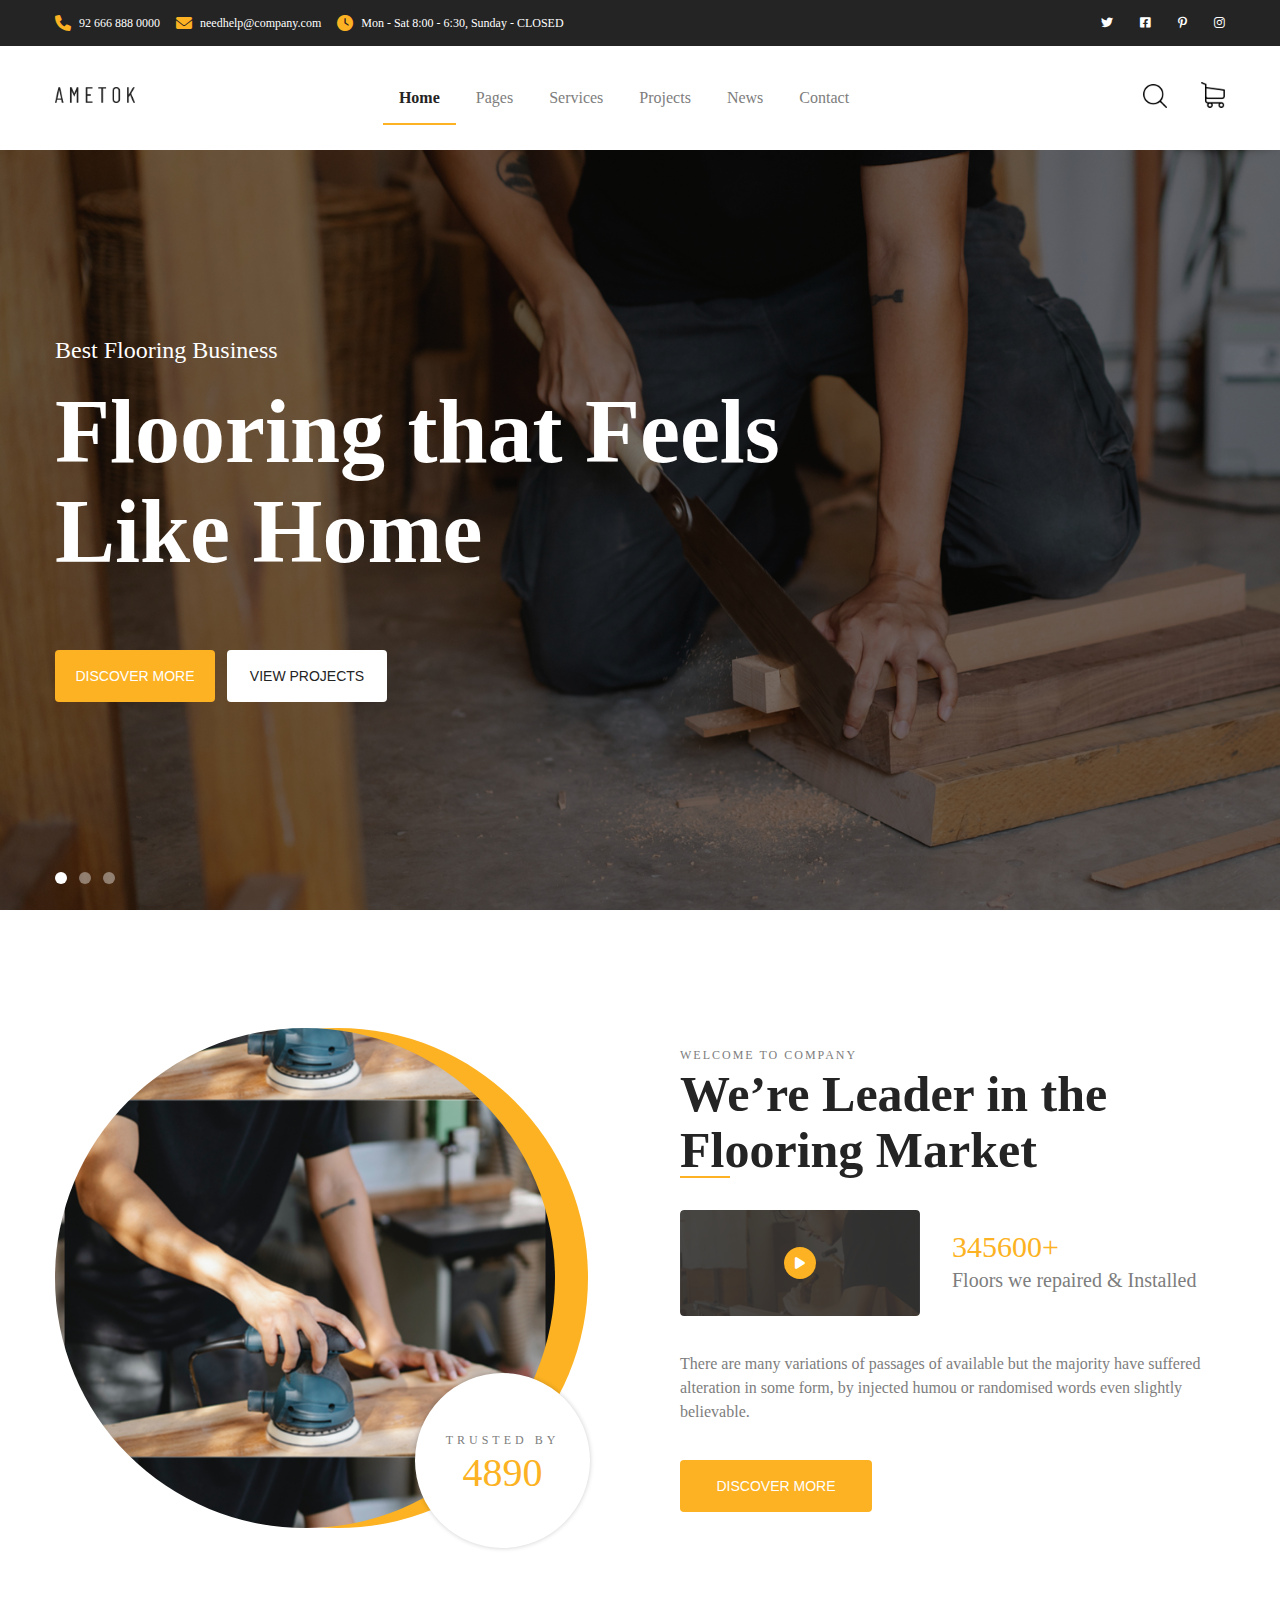
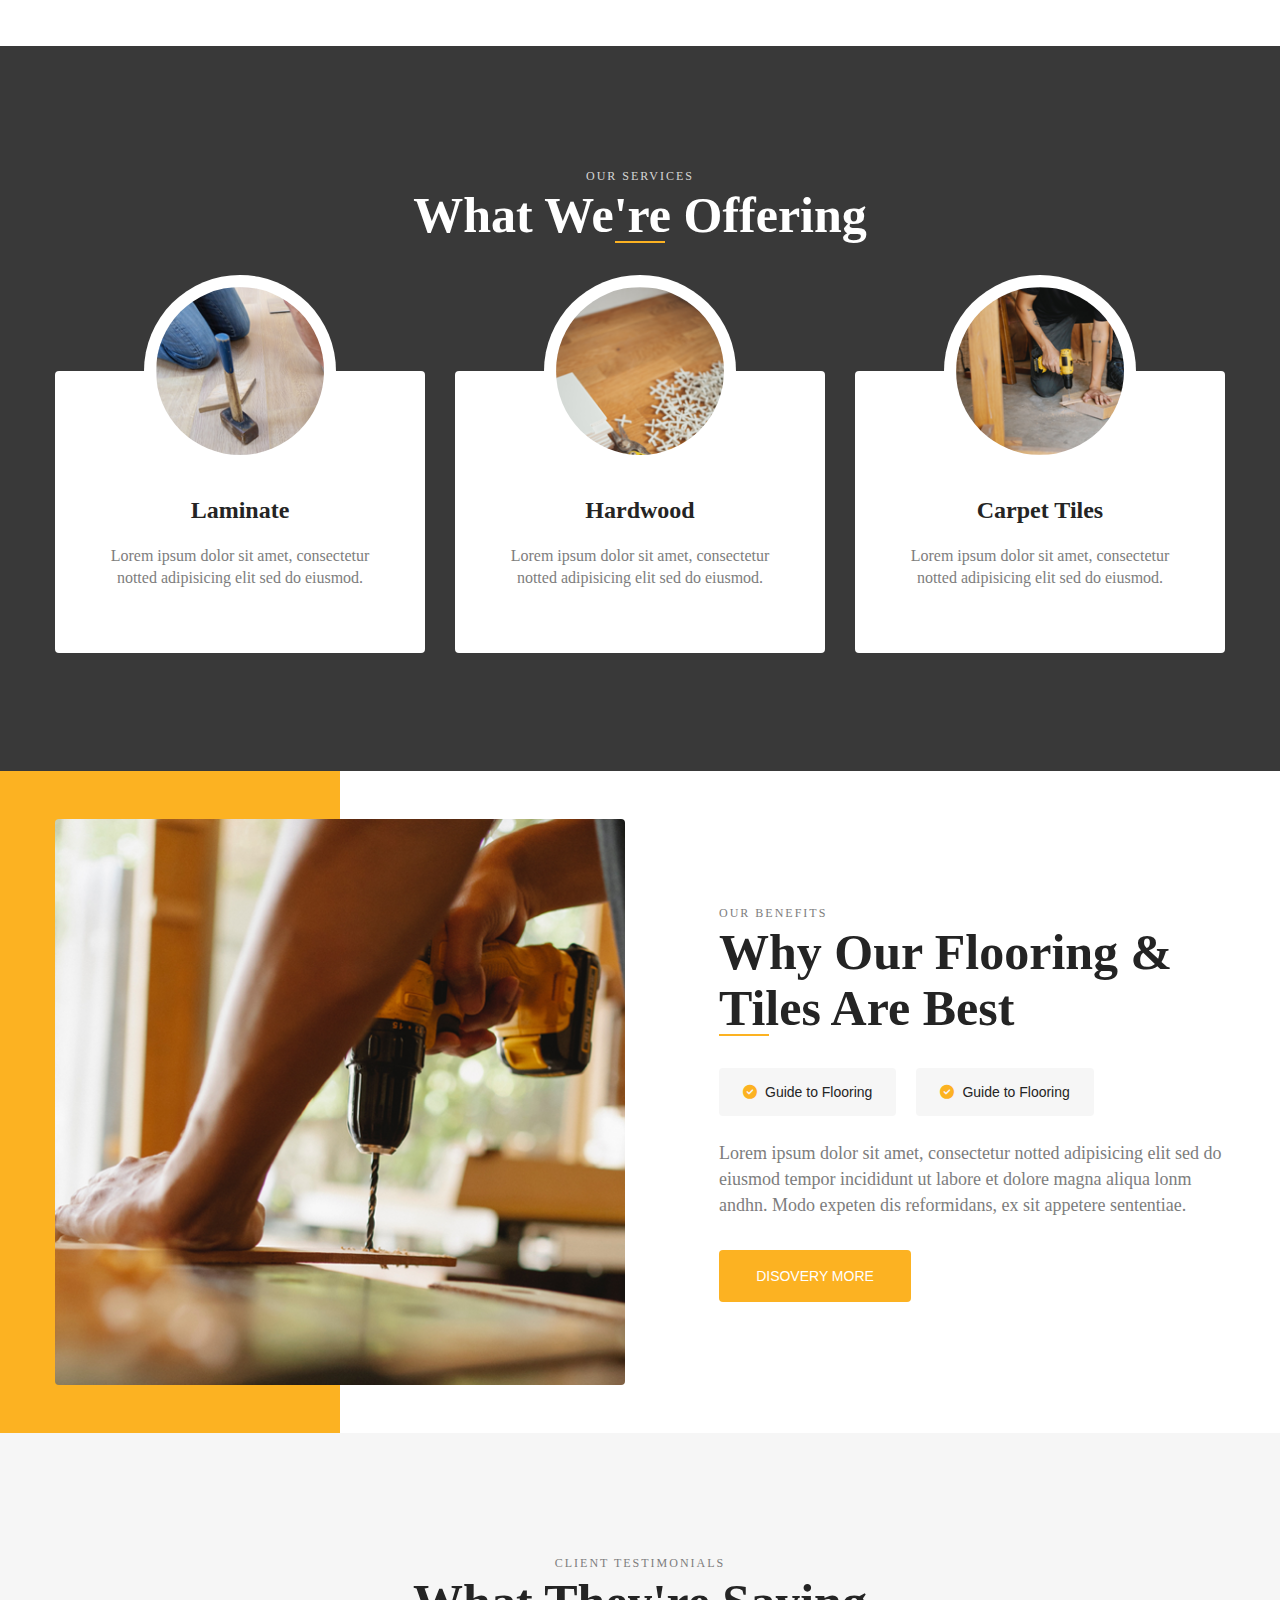
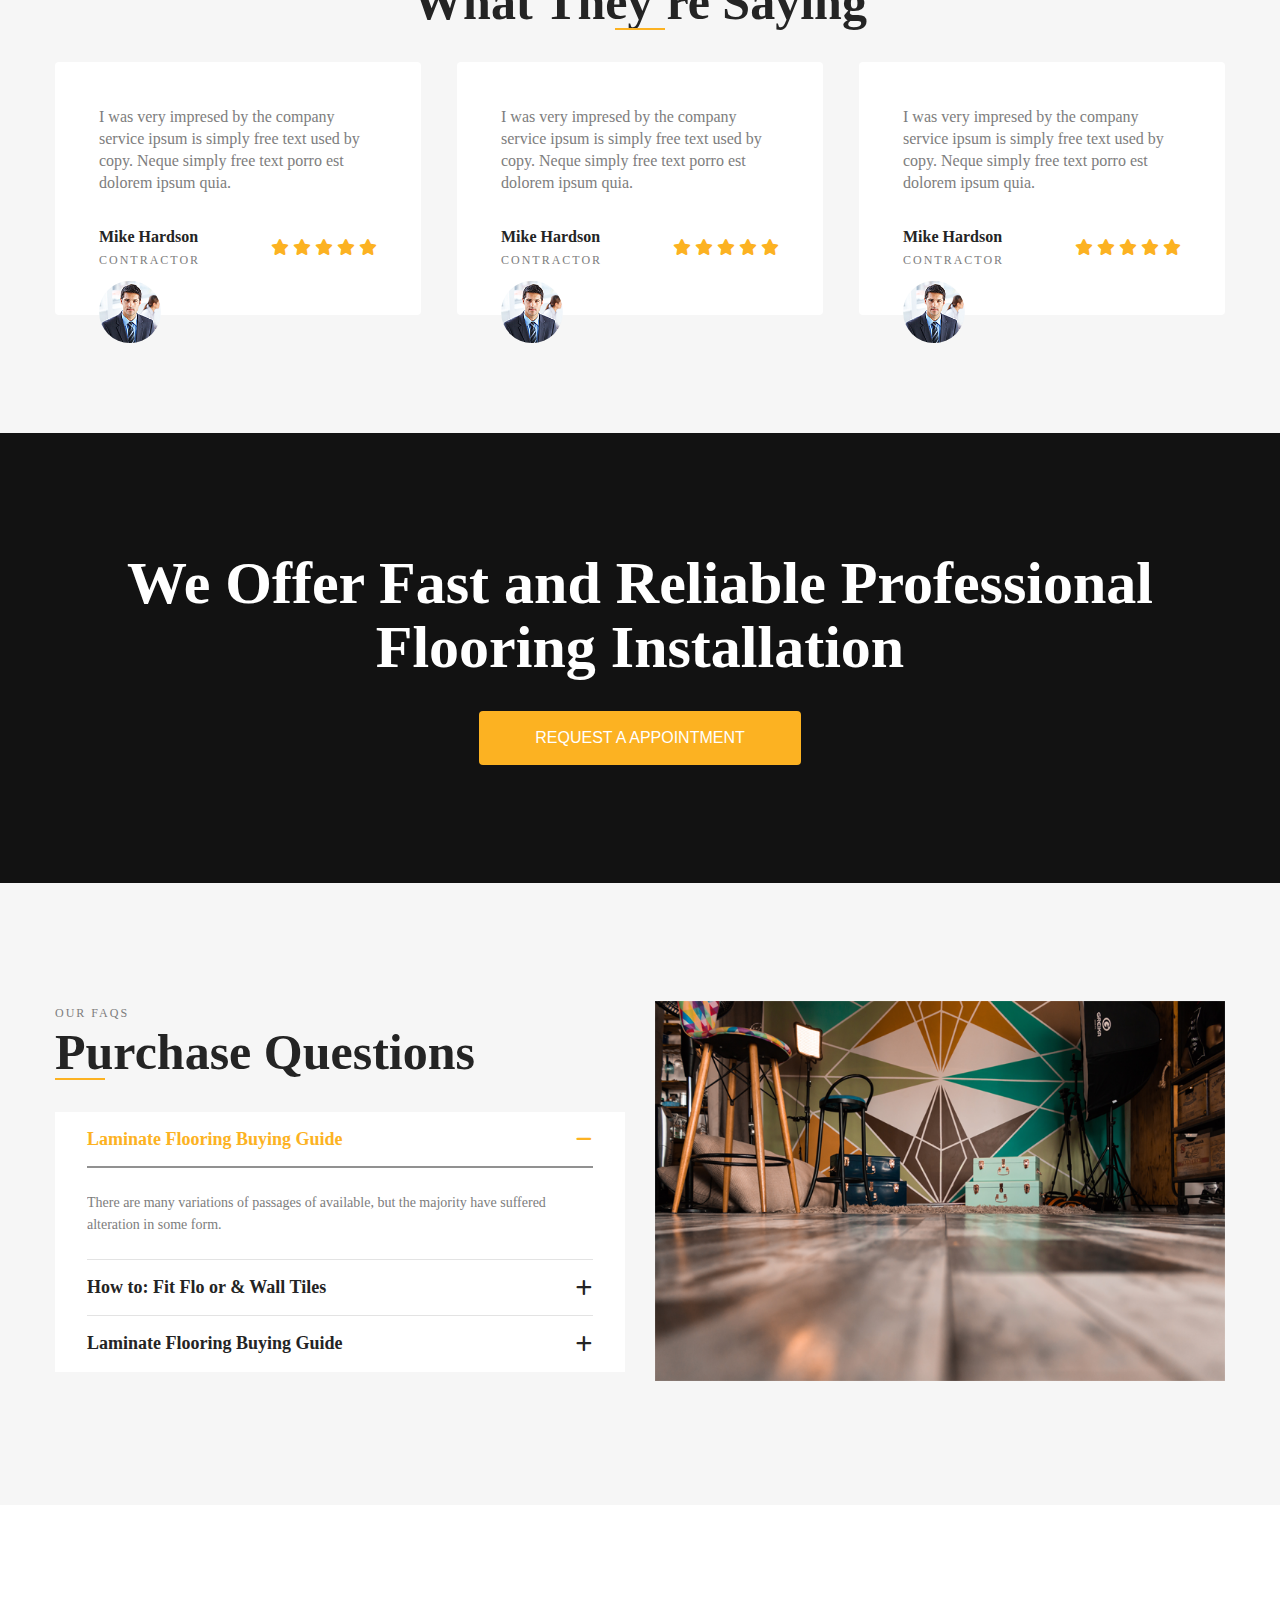
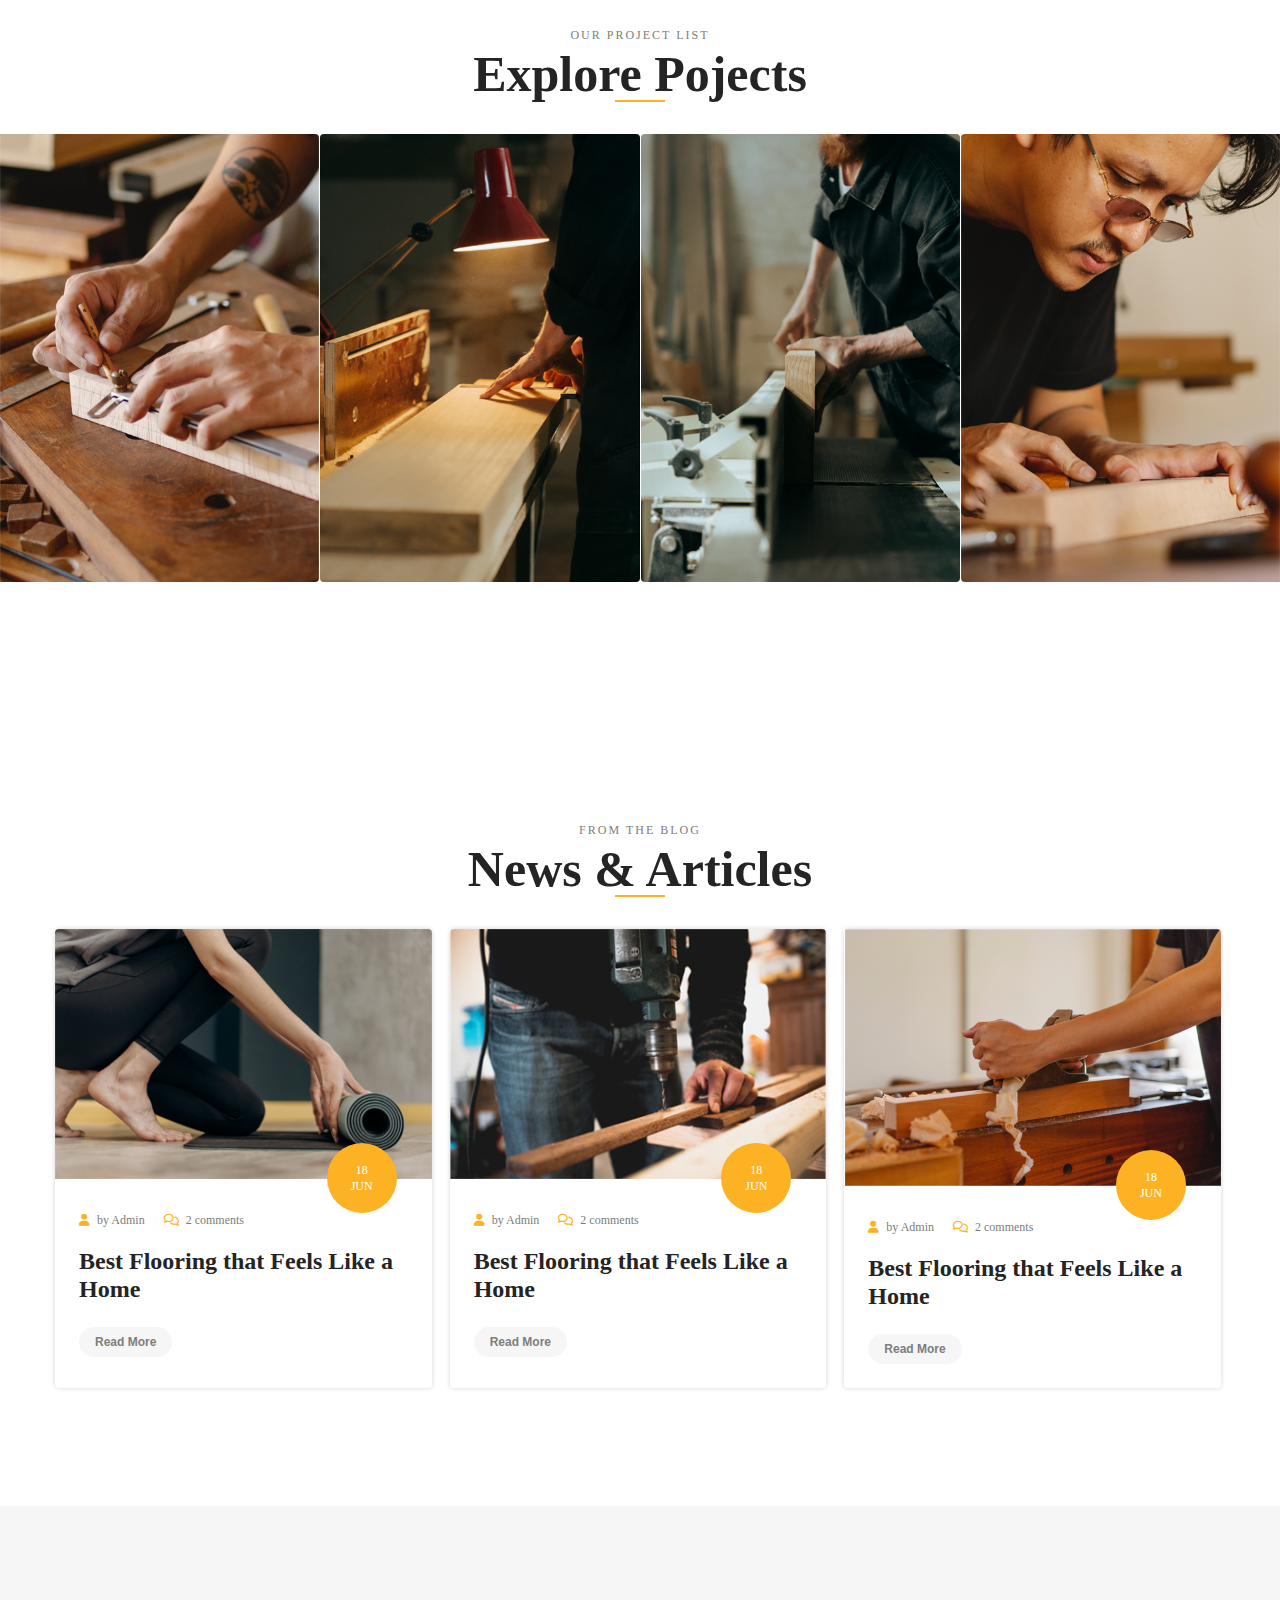
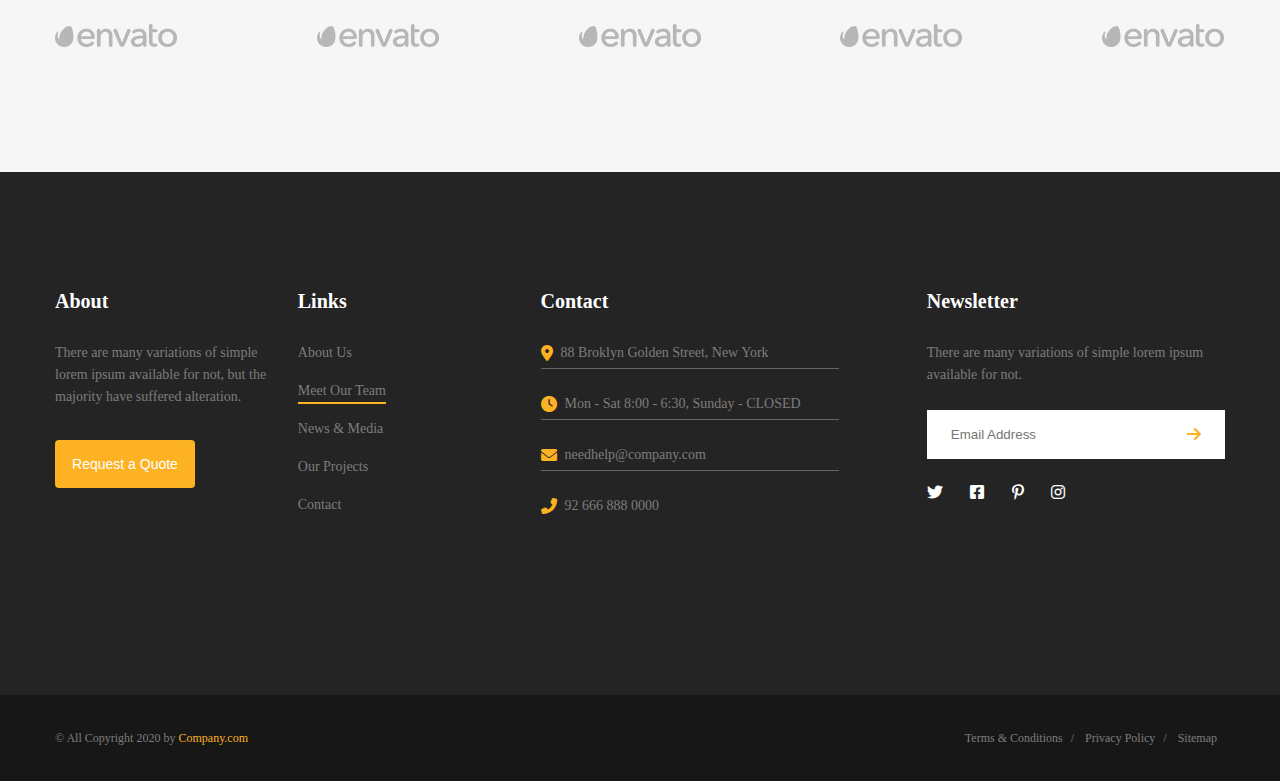
==== commit a17c27d2: "10-19-2021" ====
--- a/index.html
+++ b/index.html
@@ -36,15 +36,15 @@
                 <div class="d-flex align-items-center justify-content-between container">
                     <div class="d-flex header--top__left">
                         <div>
-                            <img src="./assets/images/icons/phone.png" alt="icon">
+                            <i class="fas fa-phone"></i>
                             92 666 888 0000
                         </div>
                         <div>
-                            <img src="./assets/images/icons/envelop.png" alt="icon">
+                            <i class="fas fa-envelope"></i>
                             needhelp@company.com
                         </div>
                         <div>
-                            <img src="./assets/images/icons/timing.png" alt="icon">
+                            <i class="fas fa-clock"></i>
                             Mon - Sat 8:00 - 6:30, Sunday - CLOSED
                         </div>
                     </div>
@@ -160,17 +160,20 @@
         <section class="section-padding welcome">
             <div class="container">
                 <div class="welcome_container">
-                    <div class="welcome_circles">
-                        <div class="thumbnail-circle"></div>
-                        <div class="background-circle"></div>
-                        <div class="d-flex align-items-center justify-content-center number-circle">
-                            <div>
-                                <span>Trusted By</span>
-                                <strong>4890</strong>
-                            </div>
-                            
-                        </div>
-                    </div>
+                    <div class="d-flex align-items-center justify-content-center">
+                        <div class="welcome_circles">
+                            <div class="thumbnail-circle"></div>
+                            <div class="background-circle"></div>
+                            <div class="d-flex align-items-center justify-content-center number-circle">
+                                <div>
+                                    <span>Trusted By</span>
+                                    <strong>4890</strong>
+                                </div>
+                                
+                            </div>
+                        </div>
+                    </div>
+                    
 
                     <div class="welcome__text">
                         <div class="section-title">
--- a/css/layout/header.css
+++ b/css/layout/header.css
@@ -16,8 +16,9 @@
     margin-right: 1.5rem;
 }
 
-.header--top__left img{
-    width: 1rem;
+.header--top__left i{
+    font-size: 1rem;
+    color: var(--secondary-color);
     margin-right: .5rem;
 }
 
@@ -156,8 +157,22 @@
 }
 
 
-@media screen and (min-width: 768px){
-    
+@media screen and (min-width: 769px){
+    .header--top__left{
+        flex: none;
+    }
+
+    .header--top__left div{
+        margin-right: 1rem;
+    }
+
+    .header--top__left div:last-child{
+        display: flex;
+    }
+
+    .header--top__right{
+        display: block;
+    }
 }
 
 @media screen and (min-width: 992px){
--- a/css/home/hero.css
+++ b/css/home/hero.css
@@ -1,3 +1,7 @@
+.hero{
+    position: relative;
+}
+
 .hero__container{
     position: relative;
     letter-spacing: -5px;
@@ -10,8 +14,6 @@
     display: inline-block;
     padding: 11.5rem 0;
     width: 100vw;
-    min-height: 80vh;
-
 
     background-image: url('./../../assets/images/backgrounds/slider1.png');
     background-color: var(--primary-color);
@@ -53,7 +55,6 @@
 
 .hero .slider__dots{
     position: absolute;
-    bottom: 40px;
     left: 0;
     width: 100%;
 }
@@ -78,6 +79,7 @@
 @media screen and (min-width: 320px){
     .hero .slider__item{
         padding: 2.5rem 0;
+        min-height: 420px;
     }
 
     .hero .slider__text{
@@ -97,28 +99,46 @@
     .hero .slider__buttons button:first-child{
         display: none;
     }
+
+    .hero .slider__dots{
+        bottom: 30px;
+    }
 }
 
 @media screen and (min-width: 480px){
+    .hero .slider__buttons{
+        margin-bottom: 1.5rem;
+    }
+
+    .hero .slider__dots{
+        bottom: 20px;
+    }
+}
+
+@media screen and (min-width: 767px){
+
+    .hero .slider__item{
+        padding: 5.5rem 0;
+    }
+
+    .hero .slider__text{
+        max-width: 70%;
+        margin-bottom: 4.25rem;
+    }
+
+    .hero .slider__text h1{
+        font-size: 3rem;
+        line-height: 3.5rem;
+    }
+}
+
+@media screen and (min-width: 992px){
     
 }
 
-@media screen and (min-width: 767px){
-    
-}
-
-@media screen and (min-width: 991px){
-    
-}
-
-@media screen and (min-width: 1023px){
+@media screen and (min-width: 1025px){
     .hero .slider__item{
         padding: 11.5rem 0;
-    }
-
-    .hero .slider__text{
-        max-width: 60%;
-        margin-bottom: 4.25rem;
     }
 
     .hero .slider__text h1{
--- a/css/home/welcome.css
+++ b/css/home/welcome.css
@@ -22,7 +22,6 @@
 
 .welcome_circles .number-circle{
     position: absolute;
-    right: 0;
     bottom: -20px;
 
     text-align: center;
@@ -111,6 +110,7 @@
     .welcome_circles{
         position: relative;
         margin-bottom: 2rem;
+        margin-left: -.875rem;
     }
 
     .welcome_circles .thumbnail-circle,
@@ -120,10 +120,11 @@
     }
 
     .welcome_circles .background-circle{
-        transform: translate(-50%, -50%);
+        transform: translate(-45%, -50%);
     }
 
     .welcome_circles .number-circle{
+        right: 0;
         width: 100px;
         height: 100px;
     }
@@ -154,7 +155,26 @@
 }
 
 @media screen and (min-width: 480px){
-    
+
+    .welcome_circles{
+        margin-left: -1rem;
+    }
+
+    .welcome_circles .thumbnail-circle,
+    .welcome_circles .background-circle{
+        width: 360px;
+        height: 360px;
+    }
+
+    .welcome_circles .background-circle{
+        transform: translate(-44%, -50%);
+    }
+
+    .welcome_circles .number-circle{
+        right: -10px;
+        width: 120px;
+        height: 120px;
+    }
 }
 
 @media screen and (min-width: 768px){
@@ -178,6 +198,10 @@
         margin-bottom: 0;
     }
 
+    .welcome_circles{
+        margin-left: 0;
+    }
+
     .welcome_circles .thumbnail-circle,
     .welcome_circles .background-circle{
         width: 500px;
@@ -191,6 +215,7 @@
     .welcome_circles .number-circle{
         width: 175px;
         height: 175px;
+        right: 0;
     }
 
     .welcome_circles .number-circle span{
--- a/css/home/benefit.css
+++ b/css/home/benefit.css
@@ -59,8 +59,14 @@
         margin-right: 0;
     }
 
+    .benefit__thumbnail .section-padding{
+        padding-top: 3rem;
+        padding-bottom: 3rem;
+    }
+
     .benefit__thumbnail img.img-mobile{
         display: block;
+        max-height: 360px;
     }
 
     .benefit__thumbnail img.img-desktop{
--- a/css/home/news.css
+++ b/css/home/news.css
@@ -65,6 +65,7 @@
 @media screen and (min-width: 320px){
     .new__item{
         flex-basis: 100%;
+        margin-bottom: 2rem;
     }
 
     .new__text{
@@ -110,6 +111,7 @@
 
     .new__item{
         flex-basis: calc((100% - 2.5rem) / 3);
+        margin-bottom: 0;
     }
 }
 
--- a/css/home/company-logos.css
+++ b/css/home/company-logos.css
@@ -1,3 +1,32 @@
 .company-logos{
     background-color: #f6f6f6;
+}
+
+/* ================ Responsive ================*/
+@media screen and (min-width: 320px){
+    .company-logos{
+        display: none;
+    }
+}
+
+@media screen and (min-width: 480px){
+
+}
+
+@media screen and (min-width: 768px){
+    
+}
+
+@media screen and (min-width: 992px){
+    .company-logos{
+        display: block;
+    }
+}
+
+@media screen and (min-width: 1023px){
+    
+}
+
+@media screen and (min-width: 1200px){
+    
 }